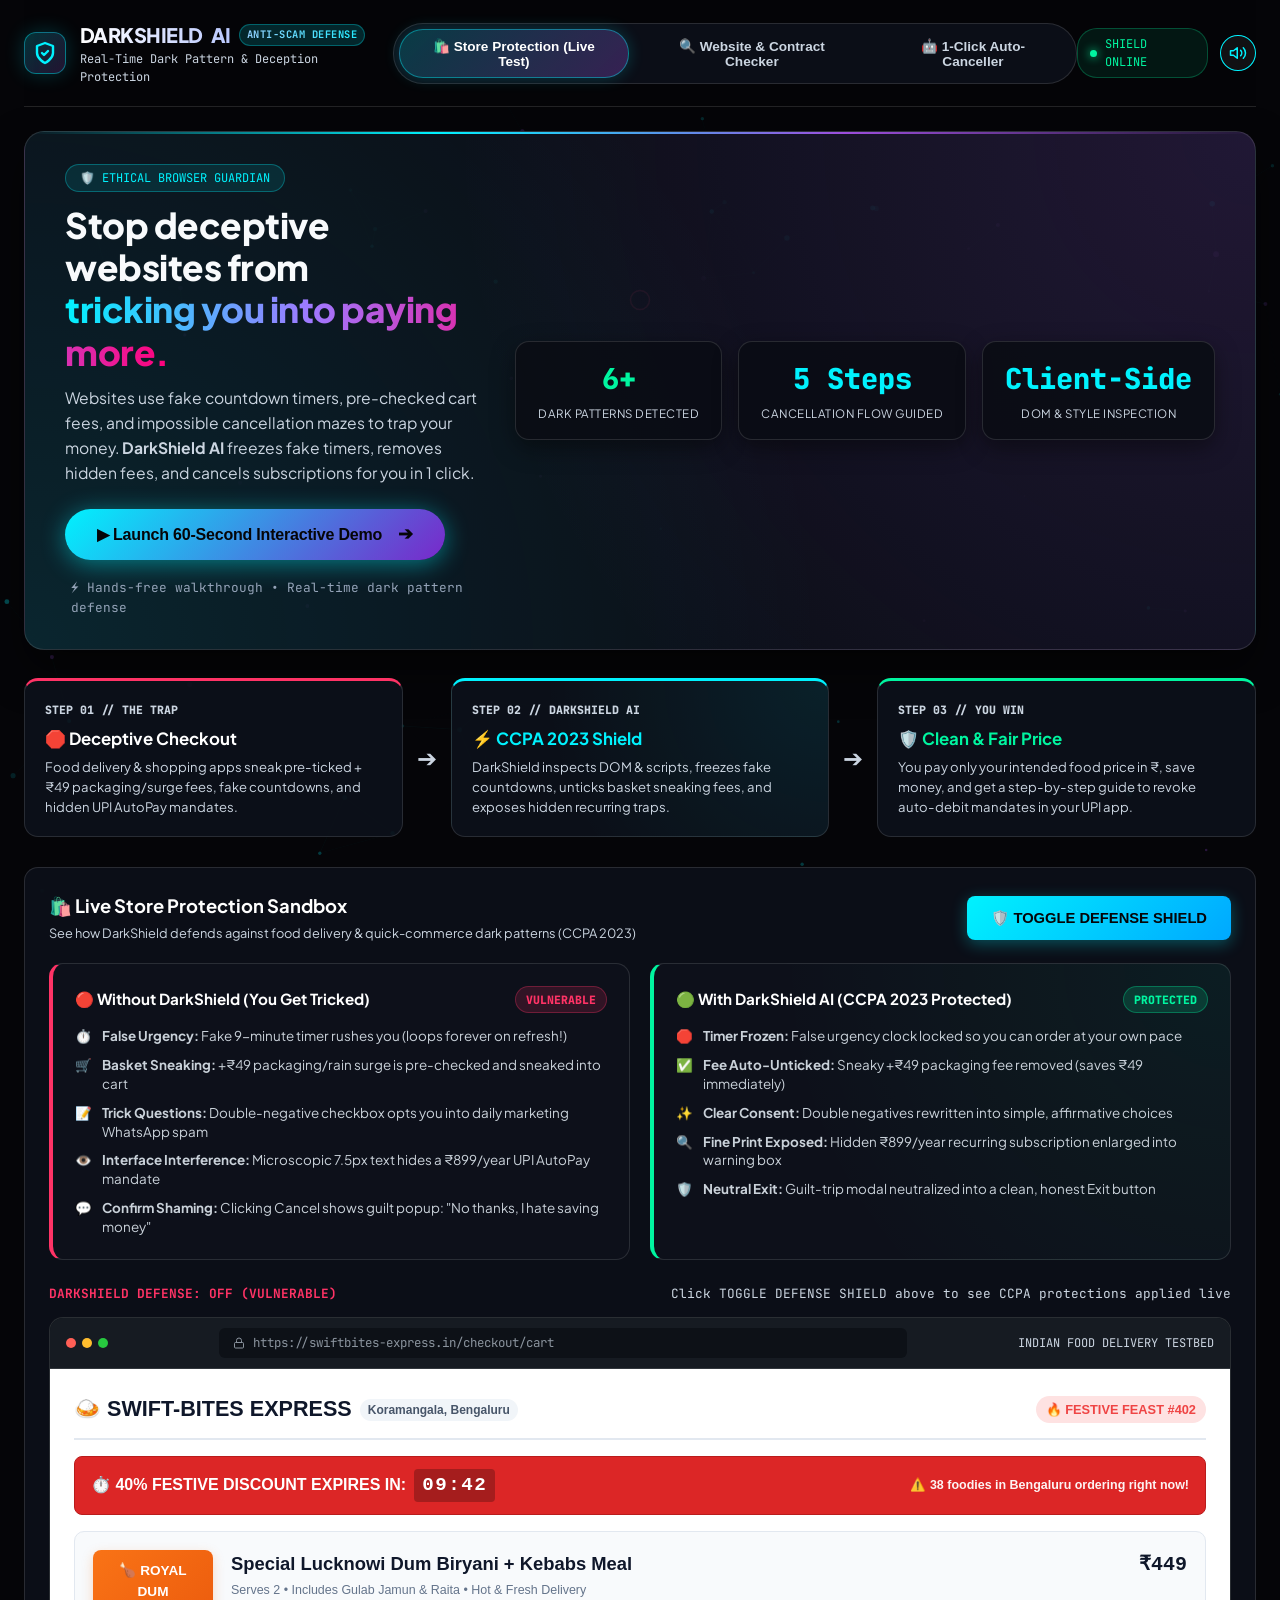
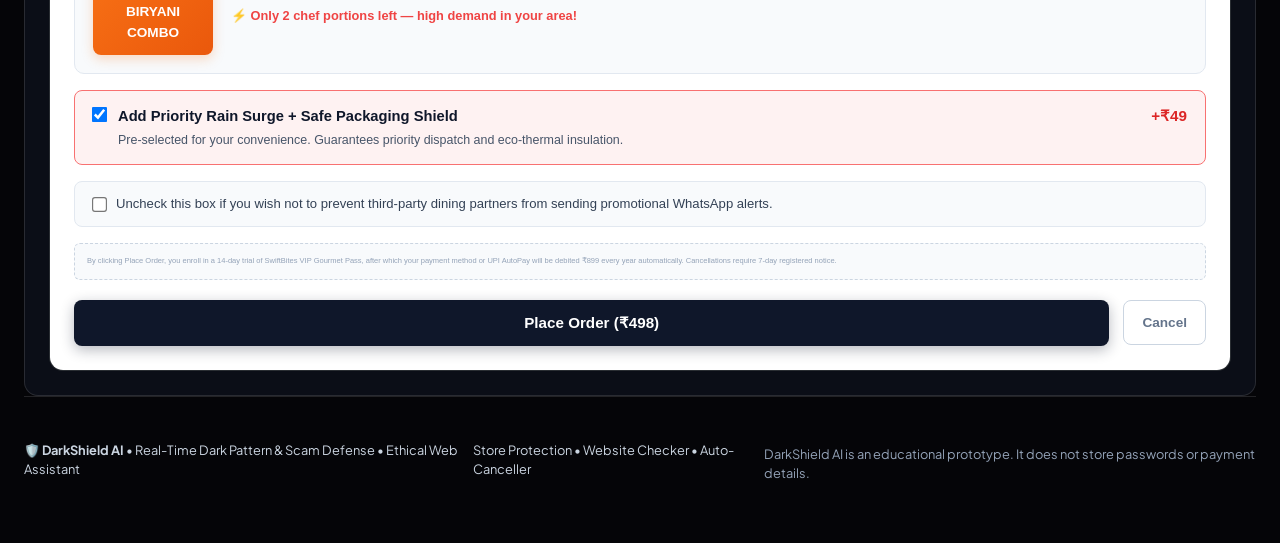
==== index.html @ 9e7c4611 "Deploy site to root directory for universal GitHub Pages support" ====
<!DOCTYPE html>
<html lang="en">
<head>
  <meta charset="UTF-8">
  <meta name="viewport" content="width=device-width, initial-scale=1.0">
  <title>DarkShield AI // Real-Time Dark Pattern & Scam Defense</title>
  <meta name="description" content="DarkShield AI - Educational client-side tool and real-time defense prototype against deceptive UI dark patterns under CCPA 2023 Guidelines.">
  <meta http-equiv="Cache-Control" content="no-cache, no-store, must-revalidate">
  <meta http-equiv="Pragma" content="no-cache">
  <meta http-equiv="Expires" content="0">
  <link rel="icon" type="image/svg+xml" href="data:image/svg+xml,%3Csvg xmlns='http://www.w3.org/2000/svg' viewBox='0 0 24 24' fill='none' stroke='%2300f2fe' stroke-width='2.4' stroke-linecap='round' stroke-linejoin='round'%3E%3Cpath d='M12 22s8-4 8-10V5l-8-3-8 3v7c0 6 8 10 8 10z'/%3E%3Cpath d='M9 12l2 2 4-4'/%3E%3C/svg%3E">
  <link rel="stylesheet" href="./css/style.css?v=2.5">
  <link rel="preconnect" href="https://fonts.googleapis.com">
  <link rel="preconnect" href="https://fonts.gstatic.com" crossorigin>
  <link href="https://fonts.googleapis.com/css2?family=Plus+Jakarta+Sans:wght@400;500;600;700;800&family=JetBrains+Mono:wght@400;600;800&display=swap" rel="stylesheet">
</head>
<body>
  <!-- Abstract Generative Background Canvas -->
  <canvas id="bg-canvas"></canvas>

  <div class="app-container">
    <!-- Navbar -->
    <header class="navbar">
      <div class="brand" onclick="location.reload()" style="cursor:pointer;" tabindex="0" role="link" aria-label="DarkShield AI Home">
        <div class="brand-icon">
          <svg width="24" height="24" viewBox="0 0 24 24" fill="none" stroke="#00f2fe" stroke-width="2.4" stroke-linecap="round" stroke-linejoin="round">
            <path d="M12 22s8-4 8-10V5l-8-3-8 3v7c0 6 8 10 8 10z"/>
            <path d="M9 12l2 2 4-4"/>
          </svg>
        </div>
        <div>
          <div class="brand-title">
            DARKSHIELD <span style="color:var(--neon-cyan);">AI</span>
            <span class="brand-badge">ANTI-SCAM DEFENSE</span>
          </div>
          <div class="brand-sub">Real-Time Dark Pattern &amp; Deception Protection</div>
        </div>
      </div>

      <!-- Simplified 3-Mode Navigation -->
      <nav class="nav-tabs" role="tablist" aria-label="Main Navigation">
        <button class="nav-tab active" data-tab="tab-testlab" role="tab" aria-selected="true" tabindex="0" onclick="switchTab('tab-testlab')">
          <span>🛍️ Store Protection (Live Test)</span>
        </button>
        <button class="nav-tab" data-tab="tab-scanner" role="tab" aria-selected="false" tabindex="0" onclick="switchTab('tab-scanner')">
          <span>🔍 Website &amp; Contract Checker</span>
        </button>
        <button class="nav-tab" data-tab="tab-agent" role="tab" aria-selected="false" tabindex="0" onclick="switchTab('tab-agent')">
          <span>🤖 1-Click Auto-Canceller</span>
        </button>
      </nav>

      <!-- Top Controls -->
      <div class="nav-controls">
        <div class="status-indicator">
          <div class="pulse-dot"></div>
          <span>SHIELD ONLINE</span>
        </div>
        <button id="btn-sound-toggle" class="btn-icon active" title="Toggle Sound Effects" aria-label="Toggle Sound Effects" onclick="toggleSound()">
          <svg width="18" height="18" viewBox="0 0 24 24" fill="none" stroke="currentColor" stroke-width="2" stroke-linecap="round" stroke-linejoin="round">
            <polygon points="11 5 6 9 2 9 2 15 6 15 11 19 11 5"></polygon>
            <path d="M19.07 4.93a10 10 0 0 1 0 14.14M15.54 8.46a5 5 0 0 1 0 7.07"></path>
          </svg>
        </button>
      </div>
    </header>

    <!-- Friendly Hero Banner -->
    <section class="hero-banner">
      <div>
        <div style="display:inline-flex; align-items:center; gap:8px; background:rgba(0,242,254,0.1); border:1px solid rgba(0,242,254,0.3); padding:4px 14px; border-radius:20px; font-size:0.75rem; font-family:var(--font-mono); color:var(--neon-cyan); margin-bottom:12px;">
          <span>🛡️ ETHICAL BROWSER GUARDIAN</span>
        </div>
        <h1 class="hero-title">
          Stop deceptive websites from <br><span>tricking you into paying more.</span>
        </h1>
        <p class="hero-desc">
          Websites use fake countdown timers, pre-checked cart fees, and impossible cancellation mazes to trap your money.
          <strong>DarkShield AI</strong> freezes fake timers, removes hidden fees, and cancels subscriptions for you in 1 click.
        </p>

        <!-- Single Primary CTA on Hero -->
        <div class="hero-cta-container">
          <button id="btn-hero-tour" class="btn-hero-primary" aria-label="Launch 60-Second Interactive Demo" onclick="runGuidedTour()">
            <span>▶ Launch 60-Second Interactive Demo</span>
            <span style="font-size:1.1rem; margin-left:4px;">➔</span>
          </button>
          <span class="hero-cta-sub" style="color:#94a3b8; font-size:0.8rem; margin-top:8px; display:block;">
            ⚡ Hands-free walkthrough • Real-time dark pattern defense
          </span>
        </div>
      </div>

      <div class="hero-stats">
        <div class="stat-card">
          <div class="stat-value" style="color:var(--neon-emerald);">6+</div>
          <div class="stat-label">Dark Patterns Detected</div>
        </div>
        <div class="stat-card">
          <div class="stat-value" style="color:var(--neon-cyan);">5 Steps</div>
          <div class="stat-label">Cancellation Flow Guided</div>
        </div>
        <div class="stat-card">
          <div class="stat-value">Client-Side</div>
          <div class="stat-label">DOM &amp; Style Inspection</div>
        </div>
      </div>
    </section>

    <!-- Floating Tour Status Notification -->
    <div id="tour-status-banner" class="tour-banner" style="display:none;">
      <div class="tour-info">
        <div class="tour-icon-box">🛡️</div>
        <div>
          <div id="tour-step-title" style="font-weight:800; font-size:1.05rem; color:#fff;">GUIDED DEMO RUNNING</div>
          <div id="tour-step-desc" style="font-size:0.86rem; color:#e2e8f0; margin-top:2px;">Watching DarkShield AI stop deceptive traps...</div>
        </div>
      </div>
      <button class="btn-secondary" onclick="document.getElementById('tour-status-banner').style.display='none'">Dismiss</button>
    </div>

    <!-- 3-Step Simple How It Works Diagram -->
    <section class="pipeline-section">
      <div class="pipeline-grid">
        <div class="pipeline-card danger">
          <div class="pipeline-number">Step 01 // The Trap</div>
          <div class="pipeline-title">
            <span>🛑 Deceptive Checkout</span>
          </div>
          <p class="pipeline-desc">
            Food delivery &amp; shopping apps sneak pre-ticked +₹49 packaging/surge fees, fake countdowns, and hidden UPI AutoPay mandates.
          </p>
        </div>

        <div class="pipeline-arrow">➔</div>

        <div class="pipeline-card engine">
          <div class="pipeline-number">Step 02 // DarkShield AI</div>
          <div class="pipeline-title">
            <span style="color:var(--neon-cyan)">⚡ CCPA 2023 Shield</span>
          </div>
          <p class="pipeline-desc">
            DarkShield inspects DOM &amp; scripts, freezes fake countdowns, unticks basket sneaking fees, and exposes hidden recurring traps.
          </p>
        </div>

        <div class="pipeline-arrow">➔</div>

        <div class="pipeline-card safe">
          <div class="pipeline-number">Step 03 // You Win</div>
          <div class="pipeline-title">
            <span style="color:var(--neon-emerald)">🛡️ Clean &amp; Fair Price</span>
          </div>
          <p class="pipeline-desc">
            You pay only your intended food price in ₹, save money, and get a step-by-step guide to revoke auto-debit mandates in your UPI app.
          </p>
        </div>
      </div>
    </section>

    <!-- ==================================================== -->
    <!-- TAB 1 (DEFAULT): STORE PROTECTION (LIVE TEST RANGE) -->
    <!-- ==================================================== -->
    <main id="tab-testlab" class="tab-content active" role="tabpanel" aria-labelledby="tab-testlab">
      <div class="card">
        <div class="card-header">
          <div>
            <h2 class="card-title">
              <span>🛍️ Live Store Protection Sandbox</span>
            </h2>
            <div class="card-subtitle">See how DarkShield defends against food delivery &amp; quick-commerce dark patterns (CCPA 2023)</div>
          </div>
          <button id="btn-toggle-shield" class="btn-primary pulse-initial" style="padding:12px 24px; font-size:0.92rem;" aria-label="Toggle Defense Shield" onclick="toggleDefenseShield()">
            🛡️ TOGGLE DEFENSE SHIELD
          </button>
        </div>

        <!-- Before & After Comparison Cards -->
        <div class="before-after-grid">
          <div class="comparison-card before">
            <div class="comparison-header">
              <strong style="color:#fff; font-size:0.95rem;">🔴 Without DarkShield (You Get Tricked)</strong>
              <span class="comparison-badge red">Vulnerable</span>
            </div>
            <ul class="comparison-list">
              <li><span>⏱️</span> <span><strong>False Urgency:</strong> Fake 9-minute timer rushes you (loops forever on refresh!)</span></li>
              <li><span>🛒</span> <span><strong>Basket Sneaking:</strong> +₹49 packaging/rain surge is pre-checked and sneaked into cart</span></li>
              <li><span>📝</span> <span><strong>Trick Questions:</strong> Double-negative checkbox opts you into daily marketing WhatsApp spam</span></li>
              <li><span>👁️</span> <span><strong>Interface Interference:</strong> Microscopic 7.5px text hides a ₹899/year UPI AutoPay mandate</span></li>
              <li><span>💬</span> <span><strong>Confirm Shaming:</strong> Clicking Cancel shows guilt popup: "No thanks, I hate saving money"</span></li>
            </ul>
          </div>

          <div class="comparison-card after">
            <div class="comparison-header">
              <strong style="color:#fff; font-size:0.95rem;">🟢 With DarkShield AI (CCPA 2023 Protected)</strong>
              <span class="comparison-badge green">Protected</span>
            </div>
            <ul class="comparison-list">
              <li><span>🛑</span> <span><strong>Timer Frozen:</strong> False urgency clock locked so you can order at your own pace</span></li>
              <li><span>✅</span> <span><strong>Fee Auto-Unticked:</strong> Sneaky +₹49 packaging fee removed (saves ₹49 immediately)</span></li>
              <li><span>✨</span> <span><strong>Clear Consent:</strong> Double negatives rewritten into simple, affirmative choices</span></li>
              <li><span>🔍</span> <span><strong>Fine Print Exposed:</strong> Hidden ₹899/year recurring subscription enlarged into warning box</span></li>
              <li><span>🛡️</span> <span><strong>Neutral Exit:</strong> Guilt-trip modal neutralized into a clean, honest Exit button</span></li>
            </ul>
          </div>
        </div>

        <div style="display:flex; justify-content:space-between; align-items:center; margin-bottom:14px; font-family:var(--font-mono); font-size:0.8rem; flex-wrap:wrap; gap:8px;">
          <span id="shield-status-label" style="color:var(--neon-red); font-weight:bold;">DARKSHIELD DEFENSE: OFF (VULNERABLE)</span>
          <span style="color:var(--text-dim);">Click TOGGLE DEFENSE SHIELD above to see CCPA protections applied live</span>
        </div>

        <!-- Embedded Interactive Store Simulator -->
        <div class="sandbox-viewport">
          <div class="sandbox-bar">
            <div class="terminal-dots">
              <div class="dot red"></div>
              <div class="dot yellow"></div>
              <div class="dot green"></div>
            </div>
            <div class="sandbox-url">
              <svg width="12" height="12" viewBox="0 0 24 24" fill="none" stroke="currentColor" stroke-width="2"><rect x="3" y="11" width="18" height="11" rx="2" ry="2"/><path d="M7 11V7a5 5 0 0 1 10 0v4"/></svg>
              https://swiftbites-express.in/checkout/cart
            </div>
            <span style="font-size:0.75rem; color:var(--text-muted); font-family:var(--font-mono);">INDIAN FOOD DELIVERY TESTBED</span>
          </div>
          <div id="mock-sandbox-container" class="sandbox-content">
            <!-- Injected by mock_sites.js -->
          </div>
        </div>
      </div>
    </main>

    <!-- ==================================================== -->
    <!-- TAB 2: WEBSITE & CONTRACT CHECKER -->
    <!-- ==================================================== -->
    <main id="tab-scanner" class="tab-content">
      <div class="grid-2">
        <!-- Live URL Inspector -->
        <div class="card">
          <div class="card-header">
            <div>
              <h2 class="card-title">
                <span>🔍 Website Dark Pattern Checker</span>
              </h2>
              <div class="card-subtitle">Scan any shopping or subscription link for deceptive UI</div>
            </div>
          </div>

          <div class="explainer-banner">
            <strong>💡 How it works:</strong> Paste any link or paste raw HTML code below. DarkShield's client-side rule engine parses the DOM, checks inline styles, and isolates the exact code node that violates CCPA 2023 Guidelines.
          </div>

          <!-- Scanner Mode Subtabs -->
          <div class="scanner-subtabs">
            <button id="tab-mode-url" class="btn-subtab active" onclick="switchScannerMode('url')">🌐 Web Link URL</button>
            <button id="tab-mode-html" class="btn-subtab" onclick="switchScannerMode('html')">📝 Paste Raw HTML Code</button>
          </div>

          <!-- Mode 1: URL Input -->
          <div id="scanner-url-panel" style="margin-bottom:20px;">
            <div class="input-group" style="margin-bottom:8px;">
              <input type="text" id="input-scan-url" class="input-text" placeholder="Enter Indian e-commerce/delivery link..." value="https://swiftbites-express.in/checkout/cart">
              <button id="btn-scan-url" class="btn-primary" onclick="performUrlScan()">Scan Website</button>
            </div>
            <div id="url-scan-server-note" style="font-size:0.8rem; color:#94a3b8; display:flex; align-items:center; gap:6px;">
              <span>ℹ️</span> <span>Link scanning needs a server; paste page HTML for a full scan</span>
            </div>
          </div>

          <!-- Mode 2: Raw HTML Input (Default Hidden) -->
          <div id="scanner-html-panel" style="display:none; margin-bottom:16px;">
            <textarea id="input-scan-html" class="textarea-custom" style="min-height:110px; font-family:var(--font-mono); font-size:0.8rem;" placeholder="Paste raw webpage HTML code here (e.g., <div class='timer'>...</div>)..."></textarea>
            <button id="btn-scan-html" class="btn-primary" style="margin-top:8px;" onclick="performHtmlScan()">Inspect HTML Code</button>
          </div>

          <div style="font-size:0.8rem; color:var(--text-dim); margin-bottom:8px;">Or click a preloaded Indian dark pattern HTML sample to test:</div>
          <div style="display:flex; flex-wrap:wrap; gap:8px; margin-bottom:20px;">
            <button class="btn-secondary btn-preset-scan" onclick="loadSampleHtml('food_delivery')">🍛 Food Delivery Cart (+₹49 Sneak &amp; Timer)</button>
            <button class="btn-secondary btn-preset-scan" onclick="loadSampleHtml('ott_trial')">📺 OTT AutoPay HTML (Hidden Mandate)</button>
            <button class="btn-secondary btn-preset-scan" onclick="loadSampleHtml('flash_sale')">⚡ Flash Sale HTML (04:59 Urgency Loop)</button>
            <button class="btn-secondary btn-preset-scan" onclick="loadSampleHtml('clean_sample')">✅ Clean Compliant HTML (0 Traps)</button>
          </div>

          <!-- Scanner Multi-Step Animated Loading Area -->
          <div id="scanner-loading-area" class="scanner-loading-box" style="display:none;">
            <div style="display:flex; justify-content:space-between; font-size:0.82rem; font-family:var(--font-mono); color:var(--text-muted); margin-bottom:8px;">
              <span id="scanner-step-current-title">⚡ PARSING DOM TREE...</span>
              <span id="scanner-step-pct" style="color:var(--neon-cyan); font-weight:800;">25%</span>
            </div>
            <div style="width:100%; height:6px; background:#161b26; border-radius:10px; overflow:hidden;">
              <div id="scanner-progress-bar" style="width:25%; height:100%; background:linear-gradient(90deg, var(--neon-cyan), var(--neon-purple)); transition:width 0.3s ease;"></div>
            </div>
            <ul class="scanner-step-list">
              <li id="scan-step-1" class="active"><span>⏳</span> <span>Step 1: Parsing DOM elements &amp; CSS computed rules</span></li>
              <li id="scan-step-2"><span>⏳</span> <span>Step 2: Checking CCPA 2023 Dark Pattern heuristics</span></li>
              <li id="scan-step-3"><span>⏳</span> <span>Step 3: Extracting triggering code snippets</span></li>
              <li id="scan-step-4"><span>⏳</span> <span>Step 4: Computing Consumer Protection Deception Index</span></li>
            </ul>
          </div>

          <!-- Scan Results -->
          <div id="scan-results-area" style="display:none;">
            <div class="score-gauge-container">
              <div class="gauge-circle">
                <span id="scan-gauge-val" class="gauge-val">85</span>
                <span class="gauge-scale">/ 100</span>
              </div>
              <div class="gauge-info">
                <h3 id="scan-gauge-level" style="color:var(--neon-red);">CRITICAL DECEPTION RISK</h3>
                <p id="scan-gauge-summary">Deceptive tricks detected on this page.</p>
              </div>
            </div>

            <div id="threat-cards-container">
              <!-- Injected by app.js -->
            </div>
          </div>
        </div>

        <!-- Contract & Terms of Service Checker -->
        <div class="card">
          <div class="card-header">
            <div>
              <h2 class="card-title">
                <span>📜 Contract &amp; Fine Print Decoder</span>
              </h2>
              <div class="card-subtitle">Translates confusing Indian subscription fine print into plain English</div>
            </div>
          </div>

          <div class="explainer-banner">
            <strong>💡 How it works:</strong> Paste contract text or terms of service to expose sneaky price increases, auto-renewals, and non-refundable fees.
          </div>

          <textarea id="tos-input-text" class="textarea-custom" placeholder="Paste Terms of Service, UPI AutoPay mandate terms, or fine print text here..."></textarea>

          <div style="display:flex; justify-content:space-between; align-items:center; margin-bottom:18px; flex-wrap:wrap; gap:8px;">
            <div style="display:flex; gap:8px; flex-wrap:wrap;">
              <button class="btn-secondary btn-preset-tos" onclick="loadPresetToS('streaming')">📺 OTT AutoPay Terms</button>
              <button class="btn-secondary btn-preset-tos" onclick="loadPresetToS('gym')">🏋️ Cult/Gym Lock-in Terms</button>
              <button class="btn-secondary btn-preset-tos" onclick="loadPresetToS('clean')">✅ Clean Transparent Terms</button>
            </div>
            <button id="btn-scan-tos" class="btn-primary" onclick="scanFinePrint()">Check Fine Print</button>
          </div>

          <!-- ToS Results -->
          <div id="tos-results-area" style="display:none; background:#080b12; border:1px solid var(--border-subtle); border-radius:var(--radius-sm); padding:18px;">
            <div style="display:flex; justify-content:space-between; align-items:center; margin-bottom:12px; border-bottom:1px solid var(--border-subtle); padding-bottom:10px;">
              <span style="font-weight:bold; color:#fff;">Contract Hazard Score:</span>
              <span id="tos-score-val" style="font-family:var(--font-mono); font-size:1.1rem; color:var(--neon-pink); font-weight:800;">--/100</span>
            </div>
            <div style="background:rgba(255,51,102,0.1); border-left:3px solid var(--neon-red); padding:10px 14px; border-radius:4px; margin-bottom:16px;">
              <div style="font-size:0.75rem; text-transform:uppercase; color:var(--neon-red); font-weight:bold;">What You're Actually Agreeing To (TL;DR):</div>
              <p id="tos-tldr-text" style="font-size:0.84rem; color:#fff; margin-top:4px; line-height:1.4;"></p>
            </div>
            <div id="tos-clauses-list"></div>
          </div>
        </div>
      </div>
    </main>

    <!-- ==================================================== -->
    <!-- TAB 3: 1-CLICK AUTO-CANCELLER (WEB AGENT) -->
    <!-- ==================================================== -->
    <main id="tab-agent" class="tab-content">
      <div class="grid-2">
        <!-- Agent Launcher -->
        <div class="card">
          <div class="card-header">
            <div>
              <h2 class="card-title">
                <span>🤖 1-Click Subscription Canceller</span>
              </h2>
              <div class="card-subtitle">AI agent that navigates tricky Indian subscription cancellation mazes</div>
              <div style="font-size:0.84rem; color:var(--text-muted); margin-top:6px;">Demo simulation: shows how an agent would navigate cancellation. Always confirm in your UPI app.</div>
            </div>
            <span class="severity-pill safe">CLICK-TO-CANCEL</span>
          </div>

          <div class="explainer-banner">
            <strong>💡 What is a "Subscription Trap"?</strong> Platforms make starting UPI AutoPay 1-click simple, but bury cancellation behind guilt-tripping screens, hidden buttons, and retention traps.
            DarkShield's agent navigates this maze for you, overrides retention tricks, and guides you to revoke the mandate in your UPI app.
          </div>

          <div style="margin-bottom:18px;">
            <label style="display:block; font-size:0.82rem; font-weight:bold; color:#cbd5e1; margin-bottom:6px;">Select Indian Subscription to Cancel:</label>
            <select id="agent-service-select" class="input-text" style="width:100%; cursor:pointer;">
              <option value="jiohotstar">JioCinema / Hotstar Super VIP (₹299/mo) — Saves ₹3,588/year</option>
              <option value="cultfit">Cult.fit / Gold's Gym All-India Pass (₹1,799/mo) — Saves ₹21,588/year</option>
              <option value="zomatogold">Zomato Gold / Swiggy One VIP Pass (₹899/year) — Saves ₹899/year</option>
            </select>
          </div>

          <div style="display:flex; gap:10px; flex-wrap:wrap;">
            <button id="btn-launch-agent" class="btn-primary" style="flex:1; justify-content:center; padding:15px; font-size:0.95rem; min-height:44px;" onclick="executeAgentFlow()">
              🚀 Cancel Subscription &amp; Guide UPI Revocation
            </button>
            <button id="btn-reset-agent" class="btn-secondary" style="padding:15px 20px; font-size:0.92rem; min-height:44px;" onclick="resetCancellerDemo()">
              ↺ Reset Demo
            </button>
          </div>

          <!-- Agent Live Progress -->
          <div id="agent-run-area" style="display:none; margin-top:24px;">
            <div style="display:flex; justify-content:space-between; font-size:0.78rem; font-family:var(--font-mono); color:var(--text-muted); margin-bottom:6px;">
              <span>AI AGENT STATUS: NAVIGATING CANCELLATION SCREENS</span>
              <span id="agent-pct" style="color:var(--neon-cyan);">In Progress</span>
            </div>
            <div style="width:100%; height:6px; background:#161b26; border-radius:10px; overflow:hidden; margin-bottom:20px;">
              <div id="agent-progress-bar" style="width:10%; height:100%; background:linear-gradient(90deg, var(--neon-cyan), var(--neon-purple)); transition:width 0.4s ease;"></div>
            </div>

            <!-- Steps Feed -->
            <div id="canceller-checklist" class="canceller-checklist">
              <div class="checklist-title">
                <span>🛡️ Obstacle Elimination Checklist</span>
                <span id="checklist-step-counter">0 / 5 BYPASSED</span>
              </div>
              <div class="checklist-item" id="chk-item-1">
                <div class="check-left">
                  <span class="check-icon" id="chk-icon-1">⏳</span>
                  <div>
                    <div class="check-title">Gate 1: Confirm Shaming</div>
                    <div class="check-subtitle">Neutralize guilt-tripping primary button</div>
                  </div>
                </div>
                <span class="status-pill waiting" id="chk-pill-1">Pending</span>
              </div>
              <div class="checklist-item" id="chk-item-2">
                <div class="check-left">
                  <span class="check-icon" id="chk-icon-2">⏳</span>
                  <div>
                    <div class="check-title">Gate 2: Retention Discount Trap</div>
                    <div class="check-subtitle">Reject temporary discount retention bribe</div>
                  </div>
                </div>
                <span class="status-pill waiting" id="chk-pill-2">Pending</span>
              </div>
              <div class="checklist-item" id="chk-item-3">
                <div class="check-left">
                  <span class="check-icon" id="chk-icon-3">⏳</span>
                  <div>
                    <div class="check-title">Gate 3: Trick Question</div>
                    <div class="check-subtitle">Decode inverted syntax opt-out trick</div>
                  </div>
                </div>
                <span class="status-pill waiting" id="chk-pill-3">Pending</span>
              </div>
              <div class="checklist-item" id="chk-item-4">
                <div class="check-left">
                  <span class="check-icon" id="chk-icon-4">⏳</span>
                  <div>
                    <div class="check-title">Gate 4: Forced Action</div>
                    <div class="check-subtitle">Bypass multi-step exit questionnaire</div>
                  </div>
                </div>
                <span class="status-pill waiting" id="chk-pill-4">Pending</span>
              </div>
              <div class="checklist-item" id="chk-item-5">
                <div class="check-left">
                  <span class="check-icon" id="chk-icon-5">⏳</span>
                  <div>
                    <div class="check-title">Gate 5: Subscription Trap - UPI AutoPay Revocation Guide</div>
                    <div class="check-subtitle">Guides you to revoke the mandate in your UPI app</div>
                  </div>
                </div>
                <span class="status-pill waiting" id="chk-pill-5">Pending</span>
              </div>
            </div>

            <!-- Steps Feed -->
            <div id="agent-steps-container">
              <!-- Dynamically injected -->
            </div>
          </div>
        </div>

        <!-- Cancellation Receipt & Proof Certificate -->
        <div class="card">
          <div class="card-header">
            <div>
              <h2 class="card-title">
                <span>📄 Cancellation Summary (Demo)</span>
              </h2>
              <div class="card-subtitle">Sample receipt &amp; guide to revoke the mandate in your UPI app</div>
            </div>
          </div>

          <div id="cancellation-receipt-card" style="display:none; background:radial-gradient(circle at top, rgba(0,245,160,0.1), transparent), #080c14; border:1px solid rgba(0,245,160,0.3); border-radius:var(--radius-md); padding:24px; box-shadow:0 12px 32px rgba(0,0,0,0.5);">
            <div style="display:flex; justify-content:space-between; align-items:flex-start; border-bottom:1px dashed rgba(255,255,255,0.1); padding-bottom:16px; margin-bottom:18px;">
              <div>
                <div style="font-size:0.75rem; text-transform:uppercase; color:var(--neon-emerald); font-weight:800; letter-spacing:1px;">DEMO: CANCELLATION SIMULATED</div>
                <h3 id="receipt-service-name" style="color:#fff; font-size:1.3rem; margin-top:2px;">JioCinema / Hotstar VIP</h3>
                <div id="receipt-tier-name" style="font-size:0.8rem; color:var(--text-muted);">Annual Super VIP Tier</div>
              </div>
              <span class="severity-pill safe">REVOCATION GUIDED</span>
            </div>

            <div style="display:grid; grid-template-columns: 1fr 1fr; gap:16px; margin-bottom:18px;">
              <div style="background:rgba(255,255,255,0.02); padding:10px 14px; border-radius:6px; border:1px solid var(--border-subtle);">
                <div style="font-size:0.7rem; color:var(--text-dim);">ANNUAL SAVINGS</div>
                <div id="receipt-savings" style="font-size:1.4rem; font-weight:bold; color:var(--neon-emerald); font-family:var(--font-mono);">₹3,588</div>
              </div>
              <div style="background:rgba(255,255,255,0.02); padding:10px 14px; border-radius:6px; border:1px solid var(--border-subtle);">
                <div style="font-size:0.7rem; color:var(--text-dim);">DEMO REFERENCE</div>
                <div id="receipt-code" style="font-size:0.95rem; font-weight:bold; color:#fff; font-family:var(--font-mono); margin-top:4px;">CCPA-REVOKE-9842</div>
              </div>
            </div>

            <div style="background:rgba(0,0,0,0.5); padding:12px; border-radius:6px; font-family:var(--font-mono); font-size:0.75rem; color:#94a3b8; margin-bottom:18px; line-height:1.5;">
              <div><strong>REVOCATION GUIDANCE:</strong> Platform cancellation completed. Guides you to revoke the mandate in your UPI app (GPay / PhonePe / Paytm / BHIM) under Mandates &gt; Active &gt; Revoke.</div>
              <div id="receipt-defeated" style="color:var(--neon-cyan); margin-top:4px;">5 Deceptive Obstacles Bypassed</div>
            </div>

            <button class="btn-secondary" style="width:100%; justify-content:center; min-height:44px;" onclick="alert('✅ Sample receipt saved: Educational cancellation reference.')">
              📥 Save Cancellation Summary (Sample)
            </button>
          </div>

          <!-- Placeholder when idle -->
          <div id="receipt-placeholder" style="text-align:center; padding:60px 20px; color:var(--text-dim);">
            <svg width="48" height="48" viewBox="0 0 24 24" fill="none" stroke="currentColor" stroke-width="1.5" style="margin-bottom:12px; opacity:0.4;">
              <path d="M14 2H6a2 2 0 0 0-2 2v16a2 2 0 0 0 2 2h12a2 2 0 0 0 2-2V8z"/>
              <polyline points="14 2 14 8 20 8"/>
            </svg>
            <p style="font-size:0.9rem;">Click <strong>"Cancel Subscription &amp; Guide UPI Revocation"</strong> to see the AI agent defeat tricky cancellation screens and guide mandate revocation.</p>
          </div>
        </div>
      </div>
    </main>

    <!-- Footer -->
    <footer class="footer">
      <div>
        <span>🛡️ <strong>DarkShield AI</strong></span> • Real-Time Dark Pattern &amp; Scam Defense • Ethical Web Assistant
      </div>
      <div>
        <a href="#tab-testlab" onclick="switchTab('tab-testlab')">Store Protection</a> •
        <a href="#tab-scanner" onclick="switchTab('tab-scanner')">Website Checker</a> •
        <a href="#tab-agent" onclick="switchTab('tab-agent')">Auto-Canceller</a>
      </div>
      <div style="font-size:0.8rem; color:#94a3b8; margin-top:8px;">
        DarkShield AI is an educational prototype. It does not store passwords or payment details.
      </div>
    </footer>
  </div>

  <!-- Scripts with Cache Busting -->
  <script src="./js/audio.js?v=2.5"></script>
  <script src="./js/visualizer.js?v=2.5"></script>
  <script src="./js/mock_sites.js?v=2.5"></script>
  <script src="./js/app.js?v=2.5"></script>
</body>
</html>
---- css/style.css ----
/* DarkShield AI - Black & Abstract Aesthetic Theme */
:root {
  --bg-dark: #050508;
  --bg-card: rgba(14, 17, 27, 0.85);
  --bg-card-hover: rgba(22, 27, 43, 0.95);
  --border-subtle: rgba(255, 255, 255, 0.12);
  --border-glow: rgba(0, 242, 254, 0.3);
  --text-main: #f8fafc;
  --text-muted: #cbd5e1;
  --text-dim: #cbd5e1;

  --neon-cyan: #00f2fe;
  --neon-purple: #9d4edd;
  --neon-pink: #ff007a;
  --neon-red: #ff3366;
  --neon-emerald: #00f5a0;
  --neon-amber: #ffaa00;

  --font-mono: "JetBrains Mono", "Fira Code", monospace;
  --font-sans: "Plus Jakarta Sans", -apple-system, BlinkMacSystemFont, "Segoe UI", Roboto, "Helvetica Neue", Arial, sans-serif;
  --radius-sm: 8px;
  --radius-md: 14px;
  --radius-lg: 20px;
}

* {
  box-sizing: border-box;
  margin: 0;
  padding: 0;
}

body {
  background-color: var(--bg-dark);
  color: var(--text-main);
  font-family: var(--font-sans);
  font-size: 16px;
  min-height: 100vh;
  overflow-x: hidden;
  position: relative;
  line-height: 1.5;
  -webkit-font-smoothing: antialiased;
}

/* Accessibility Focus Outlines */
button:focus-visible, a:focus-visible, input:focus-visible, select:focus-visible, textarea:focus-visible, .nav-tab:focus-visible, div[tabindex]:focus-visible {
  outline: 2px solid var(--neon-cyan);
  outline-offset: 2px;
}

/* Gentle Pulse on Shield Button */
@keyframes gentlePulse {
  0%, 100% {
    box-shadow: 0 0 0 0 rgba(0, 242, 254, 0.45);
    transform: scale(1);
  }
  50% {
    box-shadow: 0 0 0 10px rgba(0, 242, 254, 0);
    transform: scale(1.02);
  }
}
.pulse-initial {
  animation: gentlePulse 2.4s infinite ease-in-out;
}

/* Background Abstract Canvas */
#bg-canvas {
  position: fixed;
  top: 0;
  left: 0;
  width: 100vw;
  height: 100vh;
  z-index: 0;
  pointer-events: none;
  opacity: 0.65;
}

/* App Wrapper */
.app-container {
  position: relative;
  z-index: 1;
  display: flex;
  flex-direction: column;
  min-height: 100vh;
  max-width: 1540px;
  margin: 0 auto;
  padding: 0 24px 60px 24px;
}

/* Header & Navigation Bar */
.navbar {
  display: flex;
  align-items: center;
  justify-content: space-between;
  padding: 20px 0;
  margin-bottom: 24px;
  border-bottom: 1px solid var(--border-subtle);
  backdrop-filter: blur(12px);
  position: sticky;
  top: 0;
  z-index: 100;
  background: rgba(5, 5, 8, 0.7);
}

.brand {
  display: flex;
  align-items: center;
  gap: 14px;
  text-decoration: none;
  cursor: pointer;
}

.brand-icon {
  width: 42px;
  height: 42px;
  border-radius: 12px;
  background: linear-gradient(135deg, rgba(0, 242, 254, 0.2), rgba(157, 78, 221, 0.2));
  border: 1px solid rgba(0, 242, 254, 0.4);
  display: flex;
  align-items: center;
  justify-content: center;
  box-shadow: 0 0 20px rgba(0, 242, 254, 0.2);
  transition: transform 0.3s ease, box-shadow 0.3s ease;
}

.brand:hover .brand-icon {
  transform: scale(1.05) rotate(4deg);
  box-shadow: 0 0 28px rgba(0, 242, 254, 0.4);
}

.brand-title {
  font-size: 1.25rem;
  font-weight: 800;
  letter-spacing: -0.5px;
  background: linear-gradient(90deg, #fff, #b8c7ff, var(--neon-cyan));
  -webkit-background-clip: text;
  -webkit-text-fill-color: transparent;
  display: flex;
  align-items: center;
  gap: 8px;
}

.brand-badge {
  font-size: 0.65rem;
  font-family: var(--font-mono);
  font-weight: 700;
  background: rgba(0, 242, 254, 0.15);
  color: var(--neon-cyan);
  border: 1px solid rgba(0, 242, 254, 0.3);
  padding: 2px 7px;
  border-radius: 20px;
  letter-spacing: 0.5px;
}

.brand-sub {
  font-size: 0.75rem;
  color: var(--text-muted);
  font-family: var(--font-mono);
}

/* Nav Tabs */
.nav-tabs {
  display: flex;
  gap: 6px;
  background: rgba(14, 18, 28, 0.8);
  padding: 5px;
  border-radius: 30px;
  border: 1px solid var(--border-subtle);
}

.nav-tab {
  padding: 8px 16px;
  font-size: 0.85rem;
  font-weight: 600;
  color: var(--text-muted);
  background: transparent;
  border: none;
  border-radius: 24px;
  cursor: pointer;
  transition: all 0.25s ease;
  display: flex;
  align-items: center;
  gap: 8px;
}

.nav-tab:hover {
  color: var(--text-main);
  background: rgba(255, 255, 255, 0.05);
}

.nav-tab.active {
  color: #fff;
  background: linear-gradient(135deg, rgba(0, 242, 254, 0.2), rgba(157, 78, 221, 0.3));
  border: 1px solid rgba(0, 242, 254, 0.4);
  box-shadow: 0 0 16px rgba(0, 242, 254, 0.2);
}

/* Nav Controls */
.nav-controls {
  display: flex;
  align-items: center;
  gap: 12px;
}

.status-indicator {
  display: flex;
  align-items: center;
  gap: 8px;
  font-family: var(--font-mono);
  font-size: 0.75rem;
  padding: 6px 12px;
  background: rgba(0, 245, 160, 0.08);
  border: 1px solid rgba(0, 245, 160, 0.25);
  border-radius: 20px;
  color: var(--neon-emerald);
}

.pulse-dot {
  width: 7px;
  height: 7px;
  border-radius: 50%;
  background: var(--neon-emerald);
  box-shadow: 0 0 10px var(--neon-emerald);
  animation: pulse 1.8s infinite;
}

@keyframes pulse {
  0% { transform: scale(0.95); opacity: 0.8; }
  50% { transform: scale(1.4); opacity: 1; }
  100% { transform: scale(0.95); opacity: 0.8; }
}

.btn-icon {
  background: rgba(255, 255, 255, 0.05);
  border: 1px solid var(--border-subtle);
  color: var(--text-muted);
  width: 36px;
  height: 36px;
  border-radius: 50%;
  display: flex;
  align-items: center;
  justify-content: center;
  cursor: pointer;
  transition: all 0.2s ease;
}

.btn-icon:hover {
  color: #fff;
  border-color: var(--neon-cyan);
  box-shadow: 0 0 10px rgba(0, 242, 254, 0.2);
}

.btn-icon.active {
  color: var(--neon-cyan);
  border-color: var(--neon-cyan);
}

/* Hero Section */
.hero-banner {
  display: grid;
  grid-template-columns: 1fr auto;
  gap: 30px;
  align-items: center;
  background: radial-gradient(circle at top right, rgba(157, 78, 221, 0.15), transparent 60%),
              radial-gradient(circle at bottom left, rgba(0, 242, 254, 0.1), transparent 60%),
              var(--bg-card);
  border: 1px solid var(--border-subtle);
  border-radius: var(--radius-lg);
  padding: 32px 40px;
  margin-bottom: 28px;
  position: relative;
  overflow: hidden;
  box-shadow: 0 20px 40px rgba(0, 0, 0, 0.5);
}

.hero-banner::before {
  content: "";
  position: absolute;
  top: 0;
  left: 0;
  right: 0;
  height: 2px;
  background: linear-gradient(90deg, transparent, var(--neon-cyan), var(--neon-purple), transparent);
}

.hero-title {
  font-size: 2.2rem;
  font-weight: 800;
  line-height: 1.2;
  margin-bottom: 12px;
  letter-spacing: -0.5px;
}

.hero-title span {
  background: linear-gradient(90deg, var(--neon-cyan), #a177ff, var(--neon-pink));
  -webkit-background-clip: text;
  -webkit-text-fill-color: transparent;
}

.hero-desc {
  font-size: 0.98rem;
  color: var(--text-muted);
  max-width: 780px;
  margin-bottom: 20px;
  line-height: 1.6;
}

.hero-tags {
  display: flex;
  flex-wrap: wrap;
  gap: 10px;
}

.hero-tag {
  font-size: 0.75rem;
  font-family: var(--font-mono);
  background: rgba(255, 255, 255, 0.04);
  border: 1px solid var(--border-subtle);
  padding: 6px 14px;
  border-radius: 20px;
  display: flex;
  align-items: center;
  gap: 6px;
  color: #c9d1d9;
}

.hero-stats {
  display: flex;
  gap: 16px;
}

.stat-card {
  background: rgba(10, 13, 20, 0.9);
  border: 1px solid var(--border-subtle);
  border-radius: var(--radius-md);
  padding: 16px 22px;
  text-align: center;
  min-width: 140px;
  box-shadow: 0 8px 24px rgba(0, 0, 0, 0.4);
}

.stat-value {
  font-size: 1.8rem;
  font-weight: 800;
  font-family: var(--font-mono);
  color: var(--neon-cyan);
}

.stat-label {
  font-size: 0.72rem;
  color: var(--text-muted);
  text-transform: uppercase;
  letter-spacing: 0.5px;
  margin-top: 4px;
}

/* Sections */
.tab-content {
  display: none;
}

.tab-content.active {
  display: block;
  animation: fadeIn 0.3s ease;
}

@keyframes fadeIn {
  from { opacity: 0; transform: translateY(8px); }
  to { opacity: 1; transform: translateY(0); }
}

/* Card Styling */
.card {
  background: var(--bg-card);
  border: 1px solid var(--border-subtle);
  border-radius: var(--radius-md);
  padding: 24px;
  position: relative;
  backdrop-filter: blur(16px);
  transition: border-color 0.25s ease, box-shadow 0.25s ease;
}

.card:hover {
  border-color: rgba(255, 255, 255, 0.15);
}

.card-header {
  display: flex;
  align-items: center;
  justify-content: space-between;
  margin-bottom: 20px;
}

.card-title {
  font-size: 1.15rem;
  font-weight: 700;
  display: flex;
  align-items: center;
  gap: 10px;
  color: #fff;
}

.card-subtitle {
  font-size: 0.8rem;
  color: var(--text-muted);
  margin-top: 4px;
}

/* Grid Layouts */
.grid-2 {
  display: grid;
  grid-template-columns: 1fr 1fr;
  gap: 24px;
}

.grid-3 {
  display: grid;
  grid-template-columns: repeat(3, 1fr);
  gap: 24px;
}

/* Forms and Inputs */
.input-group {
  display: flex;
  gap: 12px;
  margin-bottom: 20px;
}

.input-text {
  flex: 1;
  background: rgba(10, 13, 22, 0.9);
  border: 1px solid var(--border-subtle);
  border-radius: var(--radius-sm);
  padding: 12px 18px;
  font-size: 0.92rem;
  color: #fff;
  font-family: var(--font-sans);
  outline: none;
  transition: all 0.2s ease;
}

.input-text:focus {
  border-color: var(--neon-cyan);
  box-shadow: 0 0 15px rgba(0, 242, 254, 0.2);
}

.textarea-custom {
  width: 100%;
  height: 140px;
  background: rgba(10, 13, 22, 0.9);
  border: 1px solid var(--border-subtle);
  border-radius: var(--radius-sm);
  padding: 14px 18px;
  font-size: 0.88rem;
  color: #fff;
  font-family: var(--font-mono);
  outline: none;
  resize: vertical;
  margin-bottom: 16px;
  line-height: 1.5;
}

.textarea-custom:focus {
  border-color: var(--neon-cyan);
  box-shadow: 0 0 15px rgba(0, 242, 254, 0.2);
}

/* Buttons */
.btn-primary {
  background: linear-gradient(135deg, var(--neon-cyan), #00a8ff);
  color: #050508;
  font-weight: 700;
  font-size: 0.88rem;
  padding: 12px 24px;
  min-height: 44px;
  border-radius: var(--radius-sm);
  border: none;
  cursor: pointer;
  display: inline-flex;
  align-items: center;
  gap: 8px;
  transition: all 0.25s ease;
  box-shadow: 0 4px 16px rgba(0, 242, 254, 0.3);
}

.btn-primary:hover {
  transform: translateY(-1px);
  box-shadow: 0 6px 22px rgba(0, 242, 254, 0.5);
}

.btn-secondary {
  background: rgba(255, 255, 255, 0.06);
  border: 1px solid var(--border-subtle);
  color: #fff;
  font-weight: 600;
  font-size: 0.85rem;
  padding: 10px 18px;
  min-height: 44px;
  border-radius: var(--radius-sm);
  cursor: pointer;
  display: inline-flex;
  align-items: center;
  gap: 8px;
  transition: all 0.2s ease;
}

.btn-secondary:hover {
  background: rgba(255, 255, 255, 0.1);
  border-color: rgba(255, 255, 255, 0.2);
}

.btn-danger {
  background: linear-gradient(135deg, var(--neon-red), #d6004c);
  color: #fff;
  font-weight: 700;
  font-size: 0.88rem;
  padding: 12px 24px;
  border-radius: var(--radius-sm);
  border: none;
  cursor: pointer;
  display: inline-flex;
  align-items: center;
  gap: 8px;
  box-shadow: 0 4px 16px rgba(255, 51, 102, 0.3);
}

.btn-danger:hover {
  transform: translateY(-1px);
  box-shadow: 0 6px 22px rgba(255, 51, 102, 0.5);
}

/* Live Terminal & CDP Inspector */
.terminal-window {
  background: #07090e;
  border: 1px solid var(--border-subtle);
  border-radius: var(--radius-md);
  overflow: hidden;
  box-shadow: 0 10px 30px rgba(0, 0, 0, 0.6);
  display: flex;
  flex-direction: column;
}

.terminal-header {
  background: #0d1017;
  padding: 10px 16px;
  display: flex;
  align-items: center;
  justify-content: space-between;
  border-bottom: 1px solid var(--border-subtle);
}

.terminal-dots {
  display: flex;
  gap: 6px;
}

.dot {
  width: 10px;
  height: 10px;
  border-radius: 50%;
}
.dot.red { background: #ff5f56; }
.dot.yellow { background: #ffbd2e; }
.dot.green { background: #27c93f; }

.terminal-title {
  font-family: var(--font-mono);
  font-size: 0.75rem;
  color: var(--text-muted);
}

.terminal-body {
  padding: 16px;
  font-family: var(--font-mono);
  font-size: 0.8rem;
  color: #cbd5e1;
  max-height: 480px;
  overflow-y: auto;
  line-height: 1.6;
}

.log-entry {
  display: flex;
  gap: 12px;
  margin-bottom: 8px;
  animation: fadeIn 0.2s ease;
}

.log-time {
  color: var(--text-dim);
  user-select: none;
}

.log-domain {
  color: var(--neon-cyan);
  font-weight: bold;
}

.log-method {
  color: #e2e8f0;
}

.log-threat {
  color: var(--neon-red);
  font-weight: bold;
}

.log-neutralized {
  color: var(--neon-emerald);
}

/* Deception Score Gauge */
.score-gauge-container {
  display: flex;
  align-items: center;
  gap: 24px;
  background: rgba(10, 13, 22, 0.8);
  border: 1px solid var(--border-subtle);
  border-radius: var(--radius-md);
  padding: 20px 28px;
  margin-bottom: 24px;
}

.gauge-circle {
  width: 100px;
  height: 100px;
  border-radius: 50%;
  display: flex;
  flex-direction: column;
  align-items: center;
  justify-content: center;
  background: conic-gradient(var(--neon-red) 0% 85%, rgba(255, 255, 255, 0.05) 85% 100%);
  position: relative;
  box-shadow: 0 0 25px rgba(255, 51, 102, 0.25);
}

.gauge-circle::before {
  content: "";
  position: absolute;
  width: 80px;
  height: 80px;
  border-radius: 50%;
  background: #090c14;
}

.gauge-val {
  position: relative;
  font-size: 1.8rem;
  font-weight: 800;
  font-family: var(--font-mono);
  color: #fff;
}

.gauge-scale {
  position: relative;
  font-size: 0.65rem;
  color: var(--text-muted);
}

.gauge-info h3 {
  font-size: 1.3rem;
  font-weight: 700;
  margin-bottom: 4px;
}

.gauge-info p {
  font-size: 0.85rem;
  color: var(--text-muted);
}

/* Threat Cards */
.threat-card {
  background: rgba(14, 18, 30, 0.7);
  border-left: 4px solid var(--neon-red);
  border-top: 1px solid var(--border-subtle);
  border-right: 1px solid var(--border-subtle);
  border-bottom: 1px solid var(--border-subtle);
  border-radius: var(--radius-sm);
  padding: 16px 20px;
  margin-bottom: 14px;
  transition: transform 0.2s ease, border-color 0.2s ease;
}

.threat-card:hover {
  transform: translateX(4px);
  border-right-color: rgba(255, 51, 102, 0.3);
}

.threat-card.critical { border-left-color: var(--neon-red); }
.threat-card.high { border-left-color: var(--neon-pink); }
.threat-card.medium { border-left-color: var(--neon-amber); }
.threat-card.safe { border-left-color: var(--neon-emerald); }

.threat-top {
  display: flex;
  align-items: center;
  justify-content: space-between;
  margin-bottom: 8px;
}

.threat-cat {
  font-weight: 700;
  font-size: 0.95rem;
  color: #fff;
  display: flex;
  align-items: center;
  gap: 8px;
}

.severity-pill {
  font-size: 0.65rem;
  font-family: var(--font-mono);
  font-weight: 700;
  padding: 3px 8px;
  border-radius: 12px;
  text-transform: uppercase;
}

.severity-pill.critical {
  background: rgba(255, 51, 102, 0.2);
  color: var(--neon-red);
  border: 1px solid rgba(255, 51, 102, 0.4);
}

.severity-pill.high {
  background: rgba(255, 0, 122, 0.2);
  color: var(--neon-pink);
  border: 1px solid rgba(255, 0, 122, 0.4);
}

.severity-pill.medium {
  background: rgba(255, 170, 0, 0.2);
  color: var(--neon-amber);
  border: 1px solid rgba(255, 170, 0, 0.4);
}

.threat-evidence {
  font-family: var(--font-mono);
  font-size: 0.78rem;
  background: rgba(0, 0, 0, 0.4);
  padding: 8px 12px;
  border-radius: 6px;
  color: #a5b4fc;
  margin-bottom: 10px;
  border: 1px solid rgba(255, 255, 255, 0.05);
}

.threat-impact {
  font-size: 0.82rem;
  color: var(--text-muted);
  margin-bottom: 8px;
}

.threat-remedy {
  font-size: 0.82rem;
  color: var(--neon-emerald);
  display: flex;
  align-items: center;
  gap: 6px;
}

/* Triggering Element Code Box */
.trigger-label {
  display: block;
  font-size: 0.72rem;
  font-weight: 800;
  text-transform: uppercase;
  color: #f43f5e;
  letter-spacing: 0.5px;
  margin-top: 10px;
  margin-bottom: 4px;
}

.code-trigger-box {
  background: #06080f;
  border: 1px solid rgba(244, 63, 94, 0.35);
  border-left: 3px solid var(--neon-red);
  border-radius: 6px;
  padding: 10px 14px;
  margin-bottom: 10px;
  overflow-x: auto;
  font-family: var(--font-mono);
  font-size: 0.76rem;
  color: #fecdd3;
  line-height: 1.45;
  box-shadow: inset 0 2px 8px rgba(0,0,0,0.4);
}

.code-trigger-box code {
  color: #fda4af;
  white-space: pre-wrap;
  word-break: break-all;
}

/* Scanner Mode Subtabs */
.scanner-subtabs {
  display: flex;
  gap: 8px;
  margin-bottom: 14px;
}

.btn-subtab {
  background: rgba(255, 255, 255, 0.04);
  border: 1px solid var(--border-subtle);
  color: #94a3b8;
  padding: 6px 14px;
  border-radius: 20px;
  font-size: 0.8rem;
  font-weight: 600;
  cursor: pointer;
  transition: all 0.2s ease;
}

.btn-subtab:hover {
  background: rgba(255, 255, 255, 0.08);
  color: #fff;
}

.btn-subtab.active {
  background: rgba(0, 242, 254, 0.15);
  border-color: var(--neon-cyan);
  color: #fff;
  box-shadow: 0 0 12px rgba(0, 242, 254, 0.25);
}

/* Scanner Animated Loading Area */
.scanner-loading-box {
  background: rgba(14, 18, 30, 0.8);
  border: 1px solid rgba(0, 242, 254, 0.25);
  border-radius: var(--radius-sm);
  padding: 18px 22px;
  margin-bottom: 20px;
  animation: fadeIn 0.3s ease;
}

.scanner-step-list {
  list-style: none;
  display: flex;
  flex-direction: column;
  gap: 8px;
  margin-top: 12px;
  font-size: 0.8rem;
  font-family: var(--font-mono);
}

.scanner-step-list li {
  display: flex;
  align-items: center;
  gap: 10px;
  color: #64748b;
  transition: color 0.3s ease;
}

.scanner-step-list li.active {
  color: var(--neon-cyan);
  font-weight: bold;
}

.scanner-step-list li.done {
  color: var(--neon-emerald);
}

/* Autonomous Web Agent Trace */
.agent-step-item {
  position: relative;
  padding-left: 32px;
  margin-bottom: 24px;
}

.agent-step-item::before {
  content: "";
  position: absolute;
  left: 11px;
  top: 24px;
  bottom: -24px;
  width: 2px;
  background: rgba(0, 242, 254, 0.25);
}

.agent-step-item:last-child::before {
  display: none;
}

.agent-step-badge {
  position: absolute;
  left: 0;
  top: 0;
  width: 24px;
  height: 24px;
  border-radius: 50%;
  background: #00f2fe;
  color: #050508;
  font-size: 0.75rem;
  font-weight: 800;
  display: flex;
  align-items: center;
  justify-content: center;
  box-shadow: 0 0 12px rgba(0, 242, 254, 0.5);
}

.agent-step-title {
  font-size: 0.95rem;
  font-weight: 700;
  color: #fff;
  margin-bottom: 6px;
}

.agent-reasoning-box {
  background: rgba(157, 78, 221, 0.1);
  border: 1px solid rgba(157, 78, 221, 0.3);
  border-radius: var(--radius-sm);
  padding: 10px 14px;
  font-size: 0.82rem;
  color: #e9d5ff;
  margin-bottom: 8px;
}

.agent-action-box {
  background: rgba(0, 245, 160, 0.08);
  border: 1px solid rgba(0, 245, 160, 0.25);
  border-radius: var(--radius-sm);
  padding: 8px 14px;
  font-size: 0.82rem;
  color: var(--neon-emerald);
  margin-bottom: 8px;
}

.agent-cdp-cmd {
  font-family: var(--font-mono);
  font-size: 0.72rem;
  color: var(--neon-cyan);
  background: #07090e;
  padding: 6px 12px;
  border-radius: 4px;
}

/* Interactive Sandbox Frame */
.sandbox-viewport {
  background: #0d1117;
  border: 1px solid var(--border-subtle);
  border-radius: var(--radius-md);
  overflow: hidden;
  position: relative;
}

.sandbox-bar {
  background: #161b22;
  padding: 10px 16px;
  display: flex;
  align-items: center;
  justify-content: space-between;
  border-bottom: 1px solid var(--border-subtle);
}

.sandbox-url {
  font-family: var(--font-mono);
  font-size: 0.78rem;
  background: #0d1117;
  padding: 6px 14px;
  border-radius: 6px;
  color: #8b949e;
  width: 60%;
  display: flex;
  align-items: center;
  gap: 8px;
}

.sandbox-shield-toggle {
  display: flex;
  align-items: center;
  gap: 8px;
  font-size: 0.8rem;
  font-weight: 700;
  color: var(--neon-cyan);
}

.sandbox-content {
  padding: 24px;
  min-height: 420px;
  background: #ffffff;
  color: #111;
  transition: all 0.3s ease;
}

/* Neutralized Mode Styles inside Sandbox */
.sandbox-content.shield-active {
  background: #f7f9fc;
}

.sandbox-content.shield-active .deceptive-timer {
  border: 2px dashed #ff3366 !important;
  background: rgba(255, 51, 102, 0.1) !important;
  position: relative;
}

.sandbox-content.shield-active .deceptive-timer::after {
  content: "⚠️ DARKSHIELD: FAKE COUNTDOWN FROZEN";
  position: absolute;
  top: -12px;
  right: 10px;
  background: #ff3366;
  color: #fff;
  font-size: 10px;
  font-weight: bold;
  padding: 2px 6px;
  border-radius: 4px;
}

.sandbox-content.shield-active .sneak-addon {
  border: 2px dashed #00f5a0 !important;
  background: rgba(0, 245, 160, 0.1) !important;
}

/* Footer */
.footer {
  margin-top: auto;
  padding-top: 40px;
  border-top: 1px solid var(--border-subtle);
  display: flex;
  align-items: center;
  justify-content: space-between;
  font-size: 0.8rem;
  color: var(--text-dim);
}

.footer a {
  color: var(--text-muted);
  text-decoration: none;
}

.footer a:hover {
  color: var(--neon-cyan);
}

/* Responsive */
@media (max-width: 1024px) {
  .hero-banner {
    grid-template-columns: 1fr;
  }
  .grid-2, .grid-3 {
    grid-template-columns: 1fr;
  }
  .nav-tabs {
    flex-wrap: wrap;
  }
}

/* ==================================================== */
/* ENHANCED VISUALS, PIPELINE GRAPHICS & GUIDED TOUR    */
/* ==================================================== */

/* Guided Tour Floating Banner */
.tour-banner {
  background: linear-gradient(135deg, rgba(157, 78, 221, 0.25), rgba(0, 242, 254, 0.25));
  border: 1px solid rgba(0, 242, 254, 0.5);
  border-radius: var(--radius-md);
  padding: 16px 24px;
  margin-bottom: 24px;
  display: flex;
  align-items: center;
  justify-content: space-between;
  box-shadow: 0 0 30px rgba(0, 242, 254, 0.25);
  animation: pulseBorder 3s infinite;
}

@keyframes pulseBorder {
  0% { border-color: rgba(0, 242, 254, 0.4); box-shadow: 0 0 20px rgba(0, 242, 254, 0.2); }
  50% { border-color: rgba(157, 78, 221, 0.7); box-shadow: 0 0 35px rgba(157, 78, 221, 0.35); }
  100% { border-color: rgba(0, 242, 254, 0.4); box-shadow: 0 0 20px rgba(0, 242, 254, 0.2); }
}

.tour-info {
  display: flex;
  align-items: center;
  gap: 16px;
}

.tour-icon-box {
  width: 44px;
  height: 44px;
  border-radius: 50%;
  background: rgba(0, 242, 254, 0.2);
  border: 1px solid var(--neon-cyan);
  display: flex;
  align-items: center;
  justify-content: center;
  font-size: 1.4rem;
}

/* 3-Step Visual Protection Pipeline */
.pipeline-section {
  margin-bottom: 30px;
}

.pipeline-grid {
  display: grid;
  grid-template-columns: 1fr auto 1fr auto 1fr;
  gap: 14px;
  align-items: center;
}

.pipeline-card {
  background: rgba(14, 18, 28, 0.85);
  border: 1px solid var(--border-subtle);
  border-radius: var(--radius-md);
  padding: 20px;
  position: relative;
  transition: transform 0.25s ease, border-color 0.25s ease;
}

.pipeline-card:hover {
  transform: translateY(-3px);
  border-color: rgba(255, 255, 255, 0.2);
}

.pipeline-card.danger {
  border-top: 3px solid var(--neon-red);
}

.pipeline-card.engine {
  border-top: 3px solid var(--neon-cyan);
  background: radial-gradient(circle at top right, rgba(0, 242, 254, 0.08), transparent 70%), rgba(14, 18, 28, 0.85);
}

.pipeline-card.safe {
  border-top: 3px solid var(--neon-emerald);
}

.pipeline-number {
  font-family: var(--font-mono);
  font-size: 0.72rem;
  font-weight: 800;
  color: var(--text-dim);
  text-transform: uppercase;
  margin-bottom: 8px;
}

.pipeline-title {
  font-size: 1.05rem;
  font-weight: 700;
  color: #fff;
  margin-bottom: 6px;
  display: flex;
  align-items: center;
  gap: 8px;
}

.pipeline-desc {
  font-size: 0.82rem;
  color: var(--text-muted);
  line-height: 1.5;
}

.pipeline-arrow {
  color: var(--text-dim);
  font-size: 1.5rem;
  display: flex;
  align-items: center;
  justify-content: center;
}

@media (max-width: 900px) {
  .pipeline-grid {
    grid-template-columns: 1fr;
  }
  .pipeline-arrow {
    transform: rotate(90deg);
  }
}

/* Before & After Interactive Showcase */
.before-after-grid {
  display: grid;
  grid-template-columns: 1fr 1fr;
  gap: 20px;
  margin-bottom: 24px;
}

.comparison-card {
  border-radius: var(--radius-md);
  padding: 22px;
  background: rgba(14, 18, 28, 0.8);
  border: 1px solid var(--border-subtle);
  position: relative;
}

.comparison-card.before {
  border-left: 4px solid var(--neon-red);
}

.comparison-card.after {
  border-left: 4px solid var(--neon-emerald);
  background: radial-gradient(circle at top right, rgba(0, 245, 160, 0.06), transparent 70%), rgba(14, 18, 28, 0.8);
}

.comparison-header {
  display: flex;
  justify-content: space-between;
  align-items: center;
  margin-bottom: 14px;
}

.comparison-badge {
  font-size: 0.72rem;
  font-family: var(--font-mono);
  font-weight: 800;
  padding: 4px 10px;
  border-radius: 20px;
  text-transform: uppercase;
}

.comparison-badge.red {
  background: rgba(255, 51, 102, 0.15);
  color: var(--neon-red);
  border: 1px solid rgba(255, 51, 102, 0.3);
}

.comparison-badge.green {
  background: rgba(0, 245, 160, 0.15);
  color: var(--neon-emerald);
  border: 1px solid rgba(0, 245, 160, 0.3);
}

.comparison-list {
  list-style: none;
  font-size: 0.84rem;
  color: #c9d1d9;
  display: flex;
  flex-direction: column;
  gap: 10px;
}

.comparison-list li {
  display: flex;
  align-items: flex-start;
  gap: 10px;
  line-height: 1.4;
}

/* Visual Agent Viewport Simulation */
.agent-screen-viewport {
  background: #080b12;
  border: 1px solid var(--border-subtle);
  border-radius: var(--radius-sm);
  padding: 16px;
  margin-bottom: 16px;
  min-height: 120px;
  display: flex;
  flex-direction: column;
  justify-content: center;
  border-left: 3px solid var(--neon-cyan);
}

.agent-screen-step {
  font-size: 0.82rem;
  font-family: var(--font-mono);
  color: var(--neon-cyan);
  margin-bottom: 4px;
}

.agent-screen-desc {
  font-size: 0.9rem;
  color: #fff;
  font-weight: 600;
}

/* Explainer Pills */
.explainer-banner {
  background: rgba(255, 255, 255, 0.03);
  border-left: 3px solid var(--neon-cyan);
  padding: 10px 14px;
  border-radius: 4px;
  font-size: 0.82rem;
  color: #cbd5e1;
  margin-bottom: 16px;
  line-height: 1.5;
}

.btn-demo-tour {
  background: linear-gradient(135deg, #7928ca, #ff007a);
  color: #fff;
  font-weight: 800;
  font-size: 0.9rem;
  padding: 12px 26px;
  border-radius: 30px;
  border: none;
  cursor: pointer;
  display: inline-flex;
  align-items: center;
  gap: 10px;
  transition: all 0.25s ease;
  box-shadow: 0 4px 20px rgba(255, 0, 122, 0.4);
}

.btn-demo-tour:hover {
  transform: translateY(-2px);
  box-shadow: 0 6px 28px rgba(255, 0, 122, 0.6);
}

/* Primary Hero CTA */
.hero-cta-container {
  margin-top: 24px;
  display: flex;
  flex-direction: column;
  align-items: flex-start;
  gap: 10px;
}

.btn-hero-primary {
  background: linear-gradient(135deg, #00f2fe, #7928ca);
  color: #050508;
  font-weight: 800;
  font-size: 1rem;
  padding: 15px 32px;
  border-radius: 36px;
  border: none;
  cursor: pointer;
  display: inline-flex;
  align-items: center;
  gap: 12px;
  transition: all 0.3s ease;
  box-shadow: 0 4px 24px rgba(0, 242, 254, 0.45);
  letter-spacing: -0.2px;
}

.btn-hero-primary:hover {
  transform: translateY(-2px) scale(1.02);
  box-shadow: 0 8px 32px rgba(0, 242, 254, 0.65);
}

.hero-cta-sub {
  font-size: 0.8rem;
  color: #94a3b8;
  font-family: var(--font-mono);
  margin-left: 6px;
}

/* Canceller Progress Checklist */
.canceller-checklist {
  background: rgba(10, 14, 24, 0.85);
  border: 1px solid var(--border-subtle);
  border-radius: var(--radius-sm);
  padding: 16px 20px;
  margin-bottom: 20px;
}

.checklist-title {
  font-size: 0.8rem;
  font-family: var(--font-mono);
  font-weight: 800;
  color: var(--neon-cyan);
  text-transform: uppercase;
  letter-spacing: 0.5px;
  margin-bottom: 12px;
  display: flex;
  align-items: center;
  justify-content: space-between;
}

.checklist-item {
  display: flex;
  align-items: center;
  justify-content: space-between;
  padding: 10px 0;
  border-bottom: 1px solid rgba(255, 255, 255, 0.05);
  font-size: 0.84rem;
  transition: all 0.3s ease;
}

.checklist-item:last-child {
  border-bottom: none;
}

.check-left {
  display: flex;
  align-items: center;
  gap: 12px;
}

.check-icon {
  font-size: 1.1rem;
  width: 22px;
  text-align: center;
}

.check-title {
  color: #f1f5f9;
  font-weight: 600;
  font-size: 0.85rem;
}

.check-subtitle {
  font-size: 0.74rem;
  color: #94a3b8;
}

.status-pill {
  font-size: 0.7rem;
  font-family: var(--font-mono);
  padding: 3px 8px;
  border-radius: 12px;
  text-transform: uppercase;
  font-weight: 700;
}

.status-pill.waiting {
  background: rgba(255, 255, 255, 0.05);
  color: #94a3b8;
  border: 1px solid rgba(255, 255, 255, 0.1);
}

.status-pill.running {
  background: rgba(0, 242, 254, 0.15);
  color: var(--neon-cyan);
  border: 1px solid rgba(0, 242, 254, 0.4);
  animation: pulse 1s infinite alternate;
}

.status-pill.defeated {
  background: rgba(0, 245, 160, 0.15);
  color: var(--neon-emerald);
  border: 1px solid rgba(0, 245, 160, 0.4);
}

/* ==================================================== */
/* COMPREHENSIVE RESPONSIVE DESIGN (Down to 375px)      */
/* ==================================================== */

@media (max-width: 768px) {
  .hero-banner {
    grid-template-columns: 1fr;
    padding: 28px 20px;
  }
  .grid-2 {
    grid-template-columns: 1fr;
    gap: 18px;
  }
  .before-after-grid {
    grid-template-columns: 1fr;
  }
  .pipeline-grid {
    grid-template-columns: 1fr;
  }
  .pipeline-arrow {
    transform: rotate(90deg);
  }
}

@media (max-width: 480px) {
  .app-container {
    padding: 0 12px 36px 12px;
  }
  .navbar {
    flex-direction: column;
    align-items: flex-start;
    gap: 14px;
    padding: 14px 0;
  }
  .nav-controls {
    width: 100%;
    justify-content: space-between;
  }
  .nav-tabs {
    width: 100%;
    overflow-x: auto;
    white-space: nowrap;
    -webkit-overflow-scrolling: touch;
    padding: 5px;
    gap: 4px;
  }
  .nav-tab {
    padding: 8px 12px;
    font-size: 0.78rem;
    flex-shrink: 0;
  }
  .hero-banner {
    padding: 22px 14px;
    gap: 20px;
  }
  .hero-title {
    font-size: 1.55rem;
    line-height: 1.25;
  }
  .hero-desc {
    font-size: 0.86rem;
  }
  .hero-stats {
    grid-template-columns: 1fr;
    gap: 10px;
  }
  .stat-card {
    padding: 14px;
  }
  .btn-hero-primary {
    width: 100%;
    justify-content: center;
    padding: 14px 18px;
    font-size: 0.94rem;
  }
  .card {
    padding: 16px 14px;
  }
  .card-header {
    flex-direction: column;
    align-items: flex-start;
    gap: 12px;
  }
  .score-gauge-container {
    flex-direction: column;
    text-align: center;
    padding: 18px 14px;
    gap: 16px;
  }
  .input-group {
    flex-direction: column;
  }
  .input-group button {
    width: 100%;
  }
  .sandbox-viewport {
    border-radius: 8px;
  }
  .comparison-card {
    padding: 16px 14px;
  }
}

@media (max-width: 375px) {
  .app-container {
    padding: 0 8px 30px 8px;
  }
  .hero-title {
    font-size: 1.35rem;
  }
  .hero-desc {
    font-size: 1rem;
  }
  .nav-tab {
    padding: 8px 12px;
    font-size: 0.78rem;
    min-height: 44px;
  }
  .card-title {
    font-size: 1.15rem;
  }
  .btn-primary, .btn-secondary {
    font-size: 0.85rem;
    padding: 10px 14px;
    min-height: 44px;
  }
  .code-trigger-box {
    font-size: 0.72rem;
    padding: 8px 10px;
    max-height: 160px;
  }
  .checklist-item {
    flex-direction: column;
    align-items: flex-start;
    gap: 6px;
  }
  .status-pill {
    align-self: flex-start;
  }
}

@media (max-width: 360px) {
  body {
    font-size: 16px;
    overflow-x: hidden;
  }
  .app-container {
    padding: 0 6px 24px 6px;
    overflow-x: hidden;
  }
  .navbar {
    padding: 10px 0;
  }
  .before-after-grid {
    grid-template-columns: 1fr !important;
  }
  .comparison-card {
    padding: 14px 10px;
  }
  .nav-tabs {
    display: flex;
    flex-wrap: nowrap;
    overflow-x: auto;
    white-space: nowrap;
    -webkit-overflow-scrolling: touch;
    width: 100%;
    padding: 4px;
  }
  .nav-tab {
    flex-shrink: 0;
    min-height: 44px;
  }
  button, .btn-primary, .btn-secondary, .btn-hero-primary {
    min-height: 44px !important;
  }
}
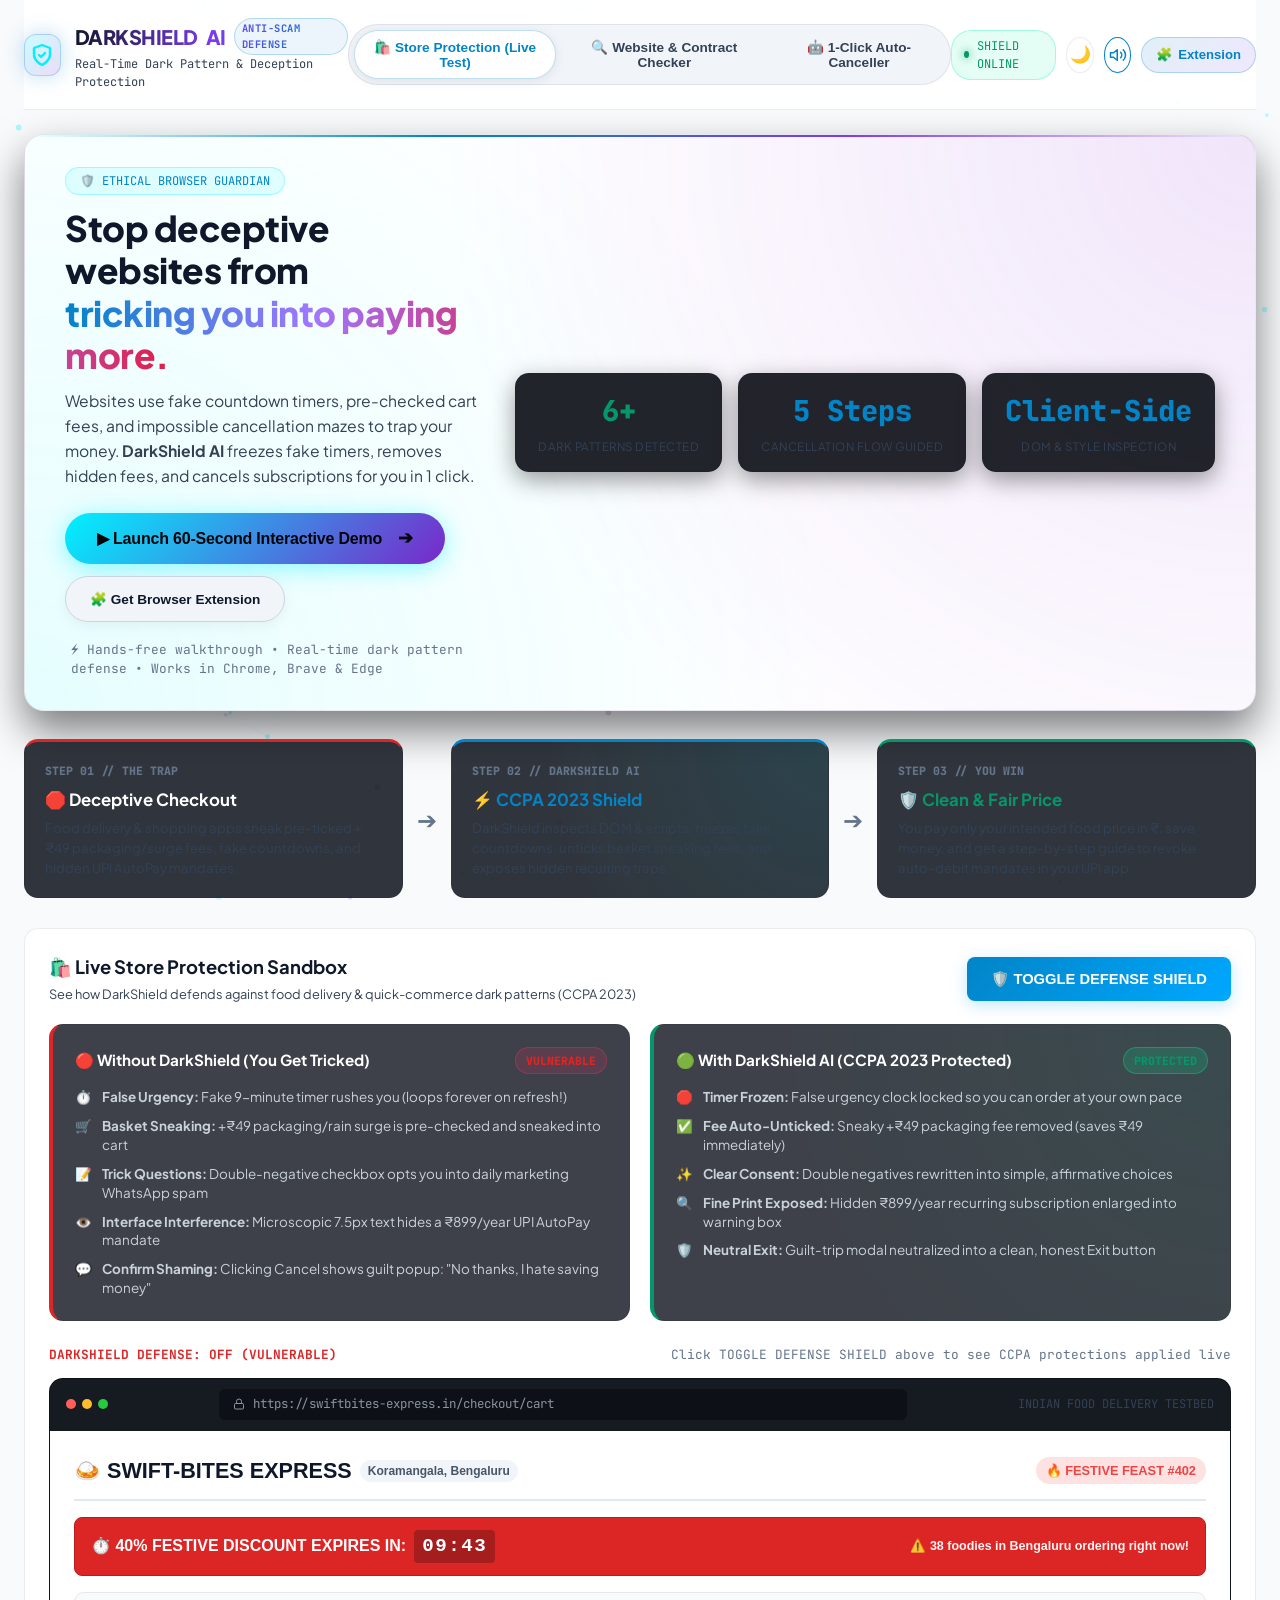
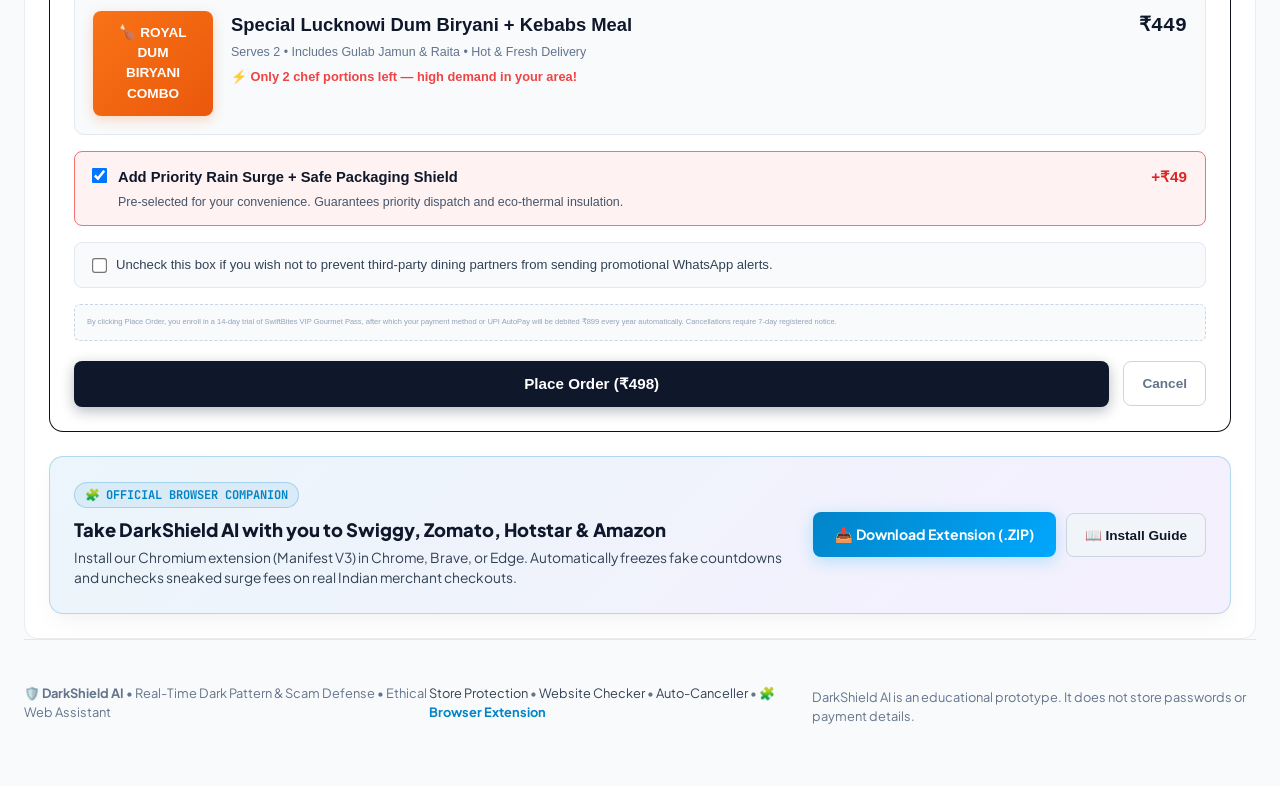
==== commit cbc7fcd8: "Add Day/Night theme switcher, browser extension companion modal, and 1-click extension download" ====
--- a/index.html
+++ b/index.html
@@ -9,12 +9,12 @@
   <meta http-equiv="Pragma" content="no-cache">
   <meta http-equiv="Expires" content="0">
   <link rel="icon" type="image/svg+xml" href="data:image/svg+xml,%3Csvg xmlns='http://www.w3.org/2000/svg' viewBox='0 0 24 24' fill='none' stroke='%2300f2fe' stroke-width='2.4' stroke-linecap='round' stroke-linejoin='round'%3E%3Cpath d='M12 22s8-4 8-10V5l-8-3-8 3v7c0 6 8 10 8 10z'/%3E%3Cpath d='M9 12l2 2 4-4'/%3E%3C/svg%3E">
-  <link rel="stylesheet" href="./css/style.css?v=2.5">
+  <link rel="stylesheet" href="./css/style.css?v=3.0">
   <link rel="preconnect" href="https://fonts.googleapis.com">
   <link rel="preconnect" href="https://fonts.gstatic.com" crossorigin>
   <link href="https://fonts.googleapis.com/css2?family=Plus+Jakarta+Sans:wght@400;500;600;700;800&family=JetBrains+Mono:wght@400;600;800&display=swap" rel="stylesheet">
 </head>
-<body>
+<body data-theme="light">
   <!-- Abstract Generative Background Canvas -->
   <canvas id="bg-canvas"></canvas>
 
@@ -56,11 +56,17 @@
           <div class="pulse-dot"></div>
           <span>SHIELD ONLINE</span>
         </div>
+        <button id="btn-theme-toggle" class="btn-icon" title="Toggle Day/Night Theme" aria-label="Toggle Day/Night Theme" onclick="toggleTheme()">
+          <span id="theme-icon" style="font-size:1.05rem;">🌙</span>
+        </button>
         <button id="btn-sound-toggle" class="btn-icon active" title="Toggle Sound Effects" aria-label="Toggle Sound Effects" onclick="toggleSound()">
           <svg width="18" height="18" viewBox="0 0 24 24" fill="none" stroke="currentColor" stroke-width="2" stroke-linecap="round" stroke-linejoin="round">
             <polygon points="11 5 6 9 2 9 2 15 6 15 11 19 11 5"></polygon>
             <path d="M19.07 4.93a10 10 0 0 1 0 14.14M15.54 8.46a5 5 0 0 1 0 7.07"></path>
           </svg>
+        </button>
+        <button id="btn-nav-extension" class="btn-extension-badge" title="Get Browser Extension" aria-label="Get Browser Extension" onclick="openExtensionModal()">
+          <span>🧩</span> <span>Extension</span>
         </button>
       </div>
     </header>
@@ -79,14 +85,19 @@
           <strong>DarkShield AI</strong> freezes fake timers, removes hidden fees, and cancels subscriptions for you in 1 click.
         </p>
 
-        <!-- Single Primary CTA on Hero -->
+        <!-- Primary CTA and Extension Button on Hero -->
         <div class="hero-cta-container">
-          <button id="btn-hero-tour" class="btn-hero-primary" aria-label="Launch 60-Second Interactive Demo" onclick="runGuidedTour()">
-            <span>▶ Launch 60-Second Interactive Demo</span>
-            <span style="font-size:1.1rem; margin-left:4px;">➔</span>
-          </button>
-          <span class="hero-cta-sub" style="color:#94a3b8; font-size:0.8rem; margin-top:8px; display:block;">
-            ⚡ Hands-free walkthrough • Real-time dark pattern defense
+          <div style="display:flex; gap:12px; flex-wrap:wrap; align-items:center;">
+            <button id="btn-hero-tour" class="btn-hero-primary" aria-label="Launch 60-Second Interactive Demo" onclick="runGuidedTour()">
+              <span>▶ Launch 60-Second Interactive Demo</span>
+              <span style="font-size:1.1rem; margin-left:4px;">➔</span>
+            </button>
+            <button class="btn-secondary btn-hero-secondary" onclick="openExtensionModal()" aria-label="Use as Browser Extension">
+              <span>🧩 Get Browser Extension</span>
+            </button>
+          </div>
+          <span class="hero-cta-sub" style="color:var(--text-dim); font-size:0.8rem; margin-top:8px; display:block;">
+            ⚡ Hands-free walkthrough • Real-time dark pattern defense • Works in Chrome, Brave &amp; Edge
           </span>
         </div>
       </div>
@@ -227,6 +238,29 @@
           </div>
           <div id="mock-sandbox-container" class="sandbox-content">
             <!-- Injected by mock_sites.js -->
+          </div>
+        </div>
+
+        <!-- Browser Extension Companion Promo Card -->
+        <div class="ext-promo-card">
+          <div class="ext-promo-info">
+            <div class="ext-promo-badge">
+              <span>🧩</span> <span>OFFICIAL BROWSER COMPANION</span>
+            </div>
+            <h3 style="font-size:1.15rem; font-weight:800; color:var(--text-main); margin-bottom:4px;">
+              Take DarkShield AI with you to Swiggy, Zomato, Hotstar &amp; Amazon
+            </h3>
+            <p style="font-size:0.86rem; color:var(--text-muted); margin:0; line-height:1.5;">
+              Install our Chromium extension (Manifest V3) in Chrome, Brave, or Edge. Automatically freezes fake countdowns and unchecks sneaked surge fees on real Indian merchant checkouts.
+            </p>
+          </div>
+          <div style="display:flex; gap:10px; align-items:center; flex-wrap:wrap;">
+            <a href="./darkshield-extension.zip" download="darkshield-extension.zip" class="btn-primary" style="text-decoration:none; padding:12px 22px; font-weight:700;">
+              📥 Download Extension (.ZIP)
+            </a>
+            <button class="btn-secondary" onclick="openExtensionModal()">
+              📖 Install Guide
+            </button>
           </div>
         </div>
       </div>
@@ -539,18 +573,101 @@
       <div>
         <a href="#tab-testlab" onclick="switchTab('tab-testlab')">Store Protection</a> •
         <a href="#tab-scanner" onclick="switchTab('tab-scanner')">Website Checker</a> •
-        <a href="#tab-agent" onclick="switchTab('tab-agent')">Auto-Canceller</a>
-      </div>
-      <div style="font-size:0.8rem; color:#94a3b8; margin-top:8px;">
+        <a href="#tab-agent" onclick="switchTab('tab-agent')">Auto-Canceller</a> •
+        <a href="javascript:void(0)" onclick="openExtensionModal()" style="color:var(--neon-cyan); font-weight:700;">🧩 Browser Extension</a>
+      </div>
+      <div style="font-size:0.8rem; color:var(--text-dim); margin-top:8px;">
         DarkShield AI is an educational prototype. It does not store passwords or payment details.
       </div>
     </footer>
   </div>
 
+  <!-- Browser Extension Installation Modal -->
+  <div id="extension-modal" class="modal-overlay" style="display:none;" onclick="if(event.target===this) closeExtensionModal()">
+    <div class="modal-card">
+      <div class="modal-header">
+        <div style="display:flex; align-items:center; gap:14px;">
+          <div class="ext-modal-icon">🧩</div>
+          <div>
+            <h3 style="margin:0; font-size:1.25rem; font-weight:800; color:var(--text-main);">DarkShield AI Browser Extension</h3>
+            <p style="margin:2px 0 0; font-size:0.82rem; color:var(--text-dim);">Real-time CCPA Dark Pattern Protection in your active browser tabs</p>
+          </div>
+        </div>
+        <button class="btn-icon" onclick="closeExtensionModal()" aria-label="Close Modal" style="font-size:1.1rem;">✕</button>
+      </div>
+
+      <div class="modal-body">
+        <!-- Live Value Grid -->
+        <div class="ext-feature-grid">
+          <div class="ext-feature-card">
+            <div class="ext-f-icon">⏱️</div>
+            <strong>Freeze Fake Urgency Timers</strong>
+            <p>Halts synthetic countdown clocks that reset on page reload across shopping &amp; food delivery apps.</p>
+          </div>
+          <div class="ext-feature-card">
+            <div class="ext-f-icon">🛒</div>
+            <strong>Untick Sneaked Fees</strong>
+            <p>Automatically detects and unchecks pre-ticked +₹49 packaging, surge, and insurance charges.</p>
+          </div>
+          <div class="ext-feature-card">
+            <div class="ext-f-icon">💬</div>
+            <strong>Expose Confirm Shaming</strong>
+            <p>Flags emotionally manipulative decline buttons that guilt-trip users into overpaying.</p>
+          </div>
+          <div class="ext-feature-card">
+            <div class="ext-f-icon">🛡️</div>
+            <strong>In-Page Defense HUD</strong>
+            <p>Floating indicator showing threat count and 1-click remedies directly on merchant checkout pages.</p>
+          </div>
+        </div>
+
+        <!-- 3-Step Setup Guide -->
+        <div class="ext-install-guide">
+          <h4 style="font-size:0.95rem; font-weight:700; margin-bottom:12px; color:var(--text-main); display:flex; align-items:center; gap:8px;">
+            <span>🚀</span> Quick 3-Step Browser Setup (Chrome, Brave, Edge, Opera)
+          </h4>
+          <ol class="ext-steps-list">
+            <li>
+              <div class="step-num">1</div>
+              <div>
+                <strong>Download &amp; Extract the Extension ZIP</strong>
+                <p>Click the download button below to get <code class="ext-code">darkshield-extension.zip</code> and unzip it to a folder on your computer.</p>
+              </div>
+            </li>
+            <li>
+              <div class="step-num">2</div>
+              <div>
+                <strong>Open Extensions Page &amp; Enable Developer Mode</strong>
+                <p>Open <code class="ext-code">chrome://extensions</code> (or <code class="ext-code">edge://extensions</code>, <code class="ext-code">brave://extensions</code>) and toggle on <strong>"Developer mode"</strong> in the top-right corner.</p>
+              </div>
+            </li>
+            <li>
+              <div class="step-num">3</div>
+              <div>
+                <strong>Click "Load unpacked" &amp; Select Extracted Folder</strong>
+                <p>Choose the unzipped folder. DarkShield AI will immediately activate and protect your everyday shopping tabs!</p>
+              </div>
+            </li>
+          </ol>
+        </div>
+
+        <!-- Action Links -->
+        <div style="display:flex; gap:12px; flex-wrap:wrap; align-items:center; justify-content:space-between; margin-top:20px; padding-top:16px; border-top:1px solid var(--border-subtle);">
+          <a href="./darkshield-extension.zip" download="darkshield-extension.zip" class="btn-primary" style="text-decoration:none; padding:14px 28px; font-size:0.92rem; font-weight:700;">
+            📥 Download Extension (.ZIP)
+          </a>
+          <a href="https://github.com/anything14907-byte/SupremeDevs/tree/main/extension" target="_blank" rel="noopener" class="btn-secondary" style="text-decoration:none; padding:12px 20px;">
+            📂 View Extension Source Code on GitHub ➔
+          </a>
+        </div>
+      </div>
+    </div>
+  </div>
+
   <!-- Scripts with Cache Busting -->
-  <script src="./js/audio.js?v=2.5"></script>
-  <script src="./js/visualizer.js?v=2.5"></script>
-  <script src="./js/mock_sites.js?v=2.5"></script>
-  <script src="./js/app.js?v=2.5"></script>
+  <script src="./js/audio.js?v=3.0"></script>
+  <script src="./js/visualizer.js?v=3.0"></script>
+  <script src="./js/mock_sites.js?v=3.0"></script>
+  <script src="./js/app.js?v=3.0"></script>
 </body>
 </html>
--- a/css/style.css
+++ b/css/style.css
@@ -1,13 +1,59 @@
-/* DarkShield AI - Black & Abstract Aesthetic Theme */
+/* DarkShield AI - Adaptive Day & Night Aesthetic Theme */
 :root {
-  --bg-dark: #050508;
-  --bg-card: rgba(14, 17, 27, 0.85);
-  --bg-card-hover: rgba(22, 27, 43, 0.95);
+  /* Default: Day / Light Mode (Crisp, energetic, modern, uplifting) */
+  --bg-dark: #f8fafc;
+  --bg-card: #ffffff;
+  --bg-card-hover: #f1f5f9;
+  --border-subtle: rgba(15, 23, 42, 0.08);
+  --border-glow: rgba(2, 132, 199, 0.25);
+  --text-main: #0f172a;
+  --text-muted: #334155;
+  --text-dim: #64748b;
+  --navbar-bg: rgba(255, 255, 255, 0.88);
+  --nav-tab-bg: #f1f5f9;
+  --card-shadow: 0 10px 25px -5px rgba(15, 23, 42, 0.05), 0 8px 10px -6px rgba(15, 23, 42, 0.02);
+  --stat-card-bg: #ffffff;
+  --input-bg: #ffffff;
+  --input-border: #cbd5e1;
+  --input-text: #0f172a;
+  --code-box-bg: #1e293b;
+  --code-box-text: #fecdd3;
+  --badge-bg: rgba(2, 132, 199, 0.08);
+
+  --neon-cyan: #0284c7;
+  --neon-purple: #7c3aed;
+  --neon-pink: #e11d48;
+  --neon-red: #dc2626;
+  --neon-emerald: #059669;
+  --neon-amber: #d97706;
+
+  --font-mono: "JetBrains Mono", "Fira Code", monospace;
+  --font-sans: "Plus Jakarta Sans", -apple-system, BlinkMacSystemFont, "Segoe UI", Roboto, "Helvetica Neue", Arial, sans-serif;
+  --radius-sm: 8px;
+  --radius-md: 14px;
+  --radius-lg: 20px;
+}
+
+/* Night Mode (Vibrant Cyber Slate - Not Dull or Muddy) */
+body[data-theme="dark"] {
+  --bg-dark: #07090e;
+  --bg-card: rgba(14, 18, 28, 0.9);
+  --bg-card-hover: rgba(22, 28, 44, 0.96);
   --border-subtle: rgba(255, 255, 255, 0.12);
   --border-glow: rgba(0, 242, 254, 0.3);
   --text-main: #f8fafc;
   --text-muted: #cbd5e1;
-  --text-dim: #cbd5e1;
+  --text-dim: #94a3b8;
+  --navbar-bg: rgba(7, 9, 14, 0.85);
+  --nav-tab-bg: rgba(14, 18, 28, 0.8);
+  --card-shadow: 0 12px 32px rgba(0, 0, 0, 0.5);
+  --stat-card-bg: rgba(10, 13, 20, 0.9);
+  --input-bg: rgba(10, 13, 22, 0.9);
+  --input-border: rgba(255, 255, 255, 0.15);
+  --input-text: #ffffff;
+  --code-box-bg: #07090e;
+  --code-box-text: #fecdd3;
+  --badge-bg: rgba(0, 242, 254, 0.15);
 
   --neon-cyan: #00f2fe;
   --neon-purple: #9d4edd;
@@ -15,12 +61,6 @@
   --neon-red: #ff3366;
   --neon-emerald: #00f5a0;
   --neon-amber: #ffaa00;
-
-  --font-mono: "JetBrains Mono", "Fira Code", monospace;
-  --font-sans: "Plus Jakarta Sans", -apple-system, BlinkMacSystemFont, "Segoe UI", Roboto, "Helvetica Neue", Arial, sans-serif;
-  --radius-sm: 8px;
-  --radius-md: 14px;
-  --radius-lg: 20px;
 }
 
 * {
@@ -39,6 +79,7 @@
   position: relative;
   line-height: 1.5;
   -webkit-font-smoothing: antialiased;
+  transition: background-color 0.3s ease, color 0.3s ease;
 }
 
 /* Accessibility Focus Outlines */
@@ -91,14 +132,15 @@
   display: flex;
   align-items: center;
   justify-content: space-between;
-  padding: 20px 0;
+  padding: 18px 0;
   margin-bottom: 24px;
   border-bottom: 1px solid var(--border-subtle);
   backdrop-filter: blur(12px);
   position: sticky;
   top: 0;
   z-index: 100;
-  background: rgba(5, 5, 8, 0.7);
+  background: var(--navbar-bg);
+  transition: background-color 0.3s ease, border-color 0.3s ease;
 }
 
 .brand {
@@ -114,24 +156,24 @@
   height: 42px;
   border-radius: 12px;
   background: linear-gradient(135deg, rgba(0, 242, 254, 0.2), rgba(157, 78, 221, 0.2));
-  border: 1px solid rgba(0, 242, 254, 0.4);
+  border: 1px solid var(--border-glow);
   display: flex;
   align-items: center;
   justify-content: center;
-  box-shadow: 0 0 20px rgba(0, 242, 254, 0.2);
+  box-shadow: 0 0 20px var(--border-glow);
   transition: transform 0.3s ease, box-shadow 0.3s ease;
 }
 
 .brand:hover .brand-icon {
   transform: scale(1.05) rotate(4deg);
-  box-shadow: 0 0 28px rgba(0, 242, 254, 0.4);
+  box-shadow: 0 0 28px var(--border-glow);
 }
 
 .brand-title {
   font-size: 1.25rem;
   font-weight: 800;
   letter-spacing: -0.5px;
-  background: linear-gradient(90deg, #fff, #b8c7ff, var(--neon-cyan));
+  background: linear-gradient(90deg, var(--text-main), var(--neon-purple), var(--neon-cyan));
   -webkit-background-clip: text;
   -webkit-text-fill-color: transparent;
   display: flex;
@@ -143,9 +185,9 @@
   font-size: 0.65rem;
   font-family: var(--font-mono);
   font-weight: 700;
-  background: rgba(0, 242, 254, 0.15);
+  background: var(--badge-bg);
   color: var(--neon-cyan);
-  border: 1px solid rgba(0, 242, 254, 0.3);
+  border: 1px solid var(--border-glow);
   padding: 2px 7px;
   border-radius: 20px;
   letter-spacing: 0.5px;
@@ -161,10 +203,11 @@
 .nav-tabs {
   display: flex;
   gap: 6px;
-  background: rgba(14, 18, 28, 0.8);
+  background: var(--nav-tab-bg);
   padding: 5px;
   border-radius: 30px;
   border: 1px solid var(--border-subtle);
+  transition: background-color 0.3s ease;
 }
 
 .nav-tab {
@@ -184,21 +227,42 @@
 
 .nav-tab:hover {
   color: var(--text-main);
-  background: rgba(255, 255, 255, 0.05);
+  background: rgba(150, 150, 150, 0.08);
 }
 
 .nav-tab.active {
-  color: #fff;
-  background: linear-gradient(135deg, rgba(0, 242, 254, 0.2), rgba(157, 78, 221, 0.3));
-  border: 1px solid rgba(0, 242, 254, 0.4);
-  box-shadow: 0 0 16px rgba(0, 242, 254, 0.2);
+  color: var(--neon-cyan);
+  background: var(--bg-card);
+  border: 1px solid var(--border-glow);
+  box-shadow: 0 2px 12px rgba(0, 0, 0, 0.08);
 }
 
 /* Nav Controls */
 .nav-controls {
   display: flex;
   align-items: center;
-  gap: 12px;
+  gap: 10px;
+}
+
+.btn-extension-badge {
+  background: linear-gradient(135deg, rgba(2, 132, 199, 0.12), rgba(124, 58, 237, 0.12));
+  border: 1px solid var(--border-glow);
+  color: var(--neon-cyan);
+  border-radius: 20px;
+  padding: 6px 14px;
+  font-weight: 700;
+  font-size: 0.82rem;
+  display: flex;
+  align-items: center;
+  gap: 6px;
+  cursor: pointer;
+  transition: all 0.25s ease;
+  min-height: 36px;
+}
+
+.btn-extension-badge:hover {
+  transform: translateY(-1px);
+  box-shadow: 0 4px 14px var(--border-glow);
 }
 
 .status-indicator {
@@ -208,8 +272,8 @@
   font-family: var(--font-mono);
   font-size: 0.75rem;
   padding: 6px 12px;
-  background: rgba(0, 245, 160, 0.08);
-  border: 1px solid rgba(0, 245, 160, 0.25);
+  background: rgba(0, 245, 160, 0.1);
+  border: 1px solid rgba(0, 245, 160, 0.3);
   border-radius: 20px;
   color: var(--neon-emerald);
 }
@@ -396,7 +460,7 @@
   display: flex;
   align-items: center;
   gap: 10px;
-  color: #fff;
+  color: var(--text-main);
 }
 
 .card-subtitle {
@@ -427,12 +491,12 @@
 
 .input-text {
   flex: 1;
-  background: rgba(10, 13, 22, 0.9);
-  border: 1px solid var(--border-subtle);
+  background: var(--input-bg);
+  border: 1px solid var(--input-border);
   border-radius: var(--radius-sm);
   padding: 12px 18px;
   font-size: 0.92rem;
-  color: #fff;
+  color: var(--input-text);
   font-family: var(--font-sans);
   outline: none;
   transition: all 0.2s ease;
@@ -440,34 +504,35 @@
 
 .input-text:focus {
   border-color: var(--neon-cyan);
-  box-shadow: 0 0 15px rgba(0, 242, 254, 0.2);
+  box-shadow: 0 0 0 3px rgba(2, 132, 199, 0.15);
 }
 
 .textarea-custom {
   width: 100%;
   height: 140px;
-  background: rgba(10, 13, 22, 0.9);
-  border: 1px solid var(--border-subtle);
+  background: var(--input-bg);
+  border: 1px solid var(--input-border);
   border-radius: var(--radius-sm);
   padding: 14px 18px;
   font-size: 0.88rem;
-  color: #fff;
+  color: var(--input-text);
   font-family: var(--font-mono);
   outline: none;
   resize: vertical;
   margin-bottom: 16px;
   line-height: 1.5;
+  transition: all 0.2s ease;
 }
 
 .textarea-custom:focus {
   border-color: var(--neon-cyan);
-  box-shadow: 0 0 15px rgba(0, 242, 254, 0.2);
+  box-shadow: 0 0 0 3px rgba(2, 132, 199, 0.15);
 }
 
 /* Buttons */
 .btn-primary {
   background: linear-gradient(135deg, var(--neon-cyan), #00a8ff);
-  color: #050508;
+  color: #ffffff;
   font-weight: 700;
   font-size: 0.88rem;
   padding: 12px 24px;
@@ -479,18 +544,18 @@
   align-items: center;
   gap: 8px;
   transition: all 0.25s ease;
-  box-shadow: 0 4px 16px rgba(0, 242, 254, 0.3);
+  box-shadow: 0 4px 16px rgba(0, 168, 255, 0.25);
 }
 
 .btn-primary:hover {
   transform: translateY(-1px);
-  box-shadow: 0 6px 22px rgba(0, 242, 254, 0.5);
+  box-shadow: 0 6px 22px rgba(0, 168, 255, 0.45);
 }
 
 .btn-secondary {
-  background: rgba(255, 255, 255, 0.06);
-  border: 1px solid var(--border-subtle);
-  color: #fff;
+  background: var(--bg-card-hover);
+  border: 1px solid var(--input-border);
+  color: var(--text-main);
   font-weight: 600;
   font-size: 0.85rem;
   padding: 10px 18px;
@@ -504,9 +569,23 @@
 }
 
 .btn-secondary:hover {
-  background: rgba(255, 255, 255, 0.1);
-  border-color: rgba(255, 255, 255, 0.2);
-}
+  background: rgba(150, 150, 150, 0.12);
+  border-color: var(--neon-cyan);
+}
+
+.btn-hero-secondary {
+  border-radius: 36px !important;
+  padding: 14px 24px !important;
+  font-weight: 700 !important;
+  box-shadow: 0 4px 14px rgba(0, 0, 0, 0.05);
+}
+
+.btn-hero-secondary:hover {
+  transform: translateY(-2px);
+  box-shadow: 0 6px 20px rgba(0, 0, 0, 0.1);
+}
+
+
 
 .btn-danger {
   background: linear-gradient(135deg, var(--neon-red), #d6004c);
@@ -1598,4 +1677,202 @@
   }
 }
 
-
+/* ==================================================== */
+/* EXTENSION MODAL & PROMO CARD STYLING                */
+/* ==================================================== */
+.modal-overlay {
+  position: fixed;
+  top: 0;
+  left: 0;
+  width: 100vw;
+  height: 100vh;
+  background: rgba(15, 23, 42, 0.75);
+  backdrop-filter: blur(8px);
+  z-index: 9999;
+  display: flex;
+  align-items: center;
+  justify-content: center;
+  padding: 16px;
+  animation: fadeIn 0.2s ease;
+}
+
+.modal-card {
+  background: var(--bg-card);
+  border: 1px solid var(--border-subtle);
+  border-radius: var(--radius-lg);
+  max-width: 680px;
+  width: 100%;
+  max-height: 90vh;
+  overflow-y: auto;
+  box-shadow: 0 25px 50px -12px rgba(0, 0, 0, 0.35);
+  animation: slideUp 0.25s ease;
+}
+
+@keyframes slideUp {
+  from { transform: translateY(20px); opacity: 0; }
+  to { transform: translateY(0); opacity: 1; }
+}
+
+.modal-header {
+  display: flex;
+  align-items: center;
+  justify-content: space-between;
+  padding: 22px 26px;
+  border-bottom: 1px solid var(--border-subtle);
+}
+
+.ext-modal-icon {
+  width: 44px;
+  height: 44px;
+  border-radius: 12px;
+  background: rgba(2, 132, 199, 0.12);
+  border: 1px solid var(--border-glow);
+  display: flex;
+  align-items: center;
+  justify-content: center;
+  font-size: 1.4rem;
+}
+
+.modal-body {
+  padding: 24px 26px;
+}
+
+.ext-feature-grid {
+  display: grid;
+  grid-template-columns: 1fr 1fr;
+  gap: 14px;
+  margin-bottom: 22px;
+}
+
+@media (max-width: 600px) {
+  .ext-feature-grid {
+    grid-template-columns: 1fr;
+  }
+}
+
+.ext-feature-card {
+  background: var(--badge-bg);
+  border: 1px solid var(--border-subtle);
+  border-radius: var(--radius-sm);
+  padding: 14px;
+  transition: transform 0.2s ease;
+}
+
+.ext-feature-card:hover {
+  transform: translateY(-2px);
+}
+
+.ext-feature-card strong {
+  display: block;
+  font-size: 0.88rem;
+  color: var(--text-main);
+  margin-bottom: 4px;
+}
+
+.ext-feature-card p {
+  font-size: 0.8rem;
+  color: var(--text-muted);
+  line-height: 1.45;
+  margin: 0;
+}
+
+.ext-f-icon {
+  font-size: 1.25rem;
+  margin-bottom: 6px;
+}
+
+.ext-install-guide {
+  background: var(--bg-card-hover);
+  border: 1px solid var(--border-subtle);
+  border-radius: var(--radius-md);
+  padding: 18px 20px;
+}
+
+.ext-steps-list {
+  list-style: none;
+  display: flex;
+  flex-direction: column;
+  gap: 14px;
+  margin-top: 12px;
+}
+
+.ext-steps-list li {
+  display: flex;
+  align-items: flex-start;
+  gap: 12px;
+  font-size: 0.86rem;
+}
+
+.step-num {
+  width: 26px;
+  height: 26px;
+  border-radius: 50%;
+  background: var(--neon-cyan);
+  color: #fff;
+  font-weight: 800;
+  font-size: 0.76rem;
+  display: flex;
+  align-items: center;
+  justify-content: center;
+  flex-shrink: 0;
+  margin-top: 2px;
+}
+
+.ext-steps-list strong {
+  display: block;
+  color: var(--text-main);
+  margin-bottom: 2px;
+}
+
+.ext-steps-list p {
+  color: var(--text-muted);
+  font-size: 0.82rem;
+  line-height: 1.4;
+  margin: 0;
+}
+
+.ext-code {
+  background: rgba(0, 0, 0, 0.08);
+  padding: 2px 6px;
+  border-radius: 4px;
+  font-family: var(--font-mono);
+  font-size: 0.8rem;
+  color: var(--neon-cyan);
+}
+
+/* Extension In-Page Promo Banner */
+.ext-promo-card {
+  background: linear-gradient(135deg, rgba(2, 132, 199, 0.08), rgba(124, 58, 237, 0.08)), var(--bg-card);
+  border: 1px solid var(--border-glow);
+  border-radius: var(--radius-md);
+  padding: 24px;
+  margin-top: 24px;
+  display: flex;
+  align-items: center;
+  justify-content: space-between;
+  gap: 20px;
+  flex-wrap: wrap;
+  box-shadow: var(--card-shadow);
+}
+
+.ext-promo-info {
+  flex: 1;
+  min-width: 280px;
+}
+
+.ext-promo-badge {
+  display: inline-flex;
+  align-items: center;
+  gap: 6px;
+  font-size: 0.75rem;
+  font-family: var(--font-mono);
+  font-weight: 700;
+  background: var(--badge-bg);
+  color: var(--neon-cyan);
+  padding: 3px 10px;
+  border-radius: 20px;
+  border: 1px solid var(--border-glow);
+  margin-bottom: 8px;
+}
+
+
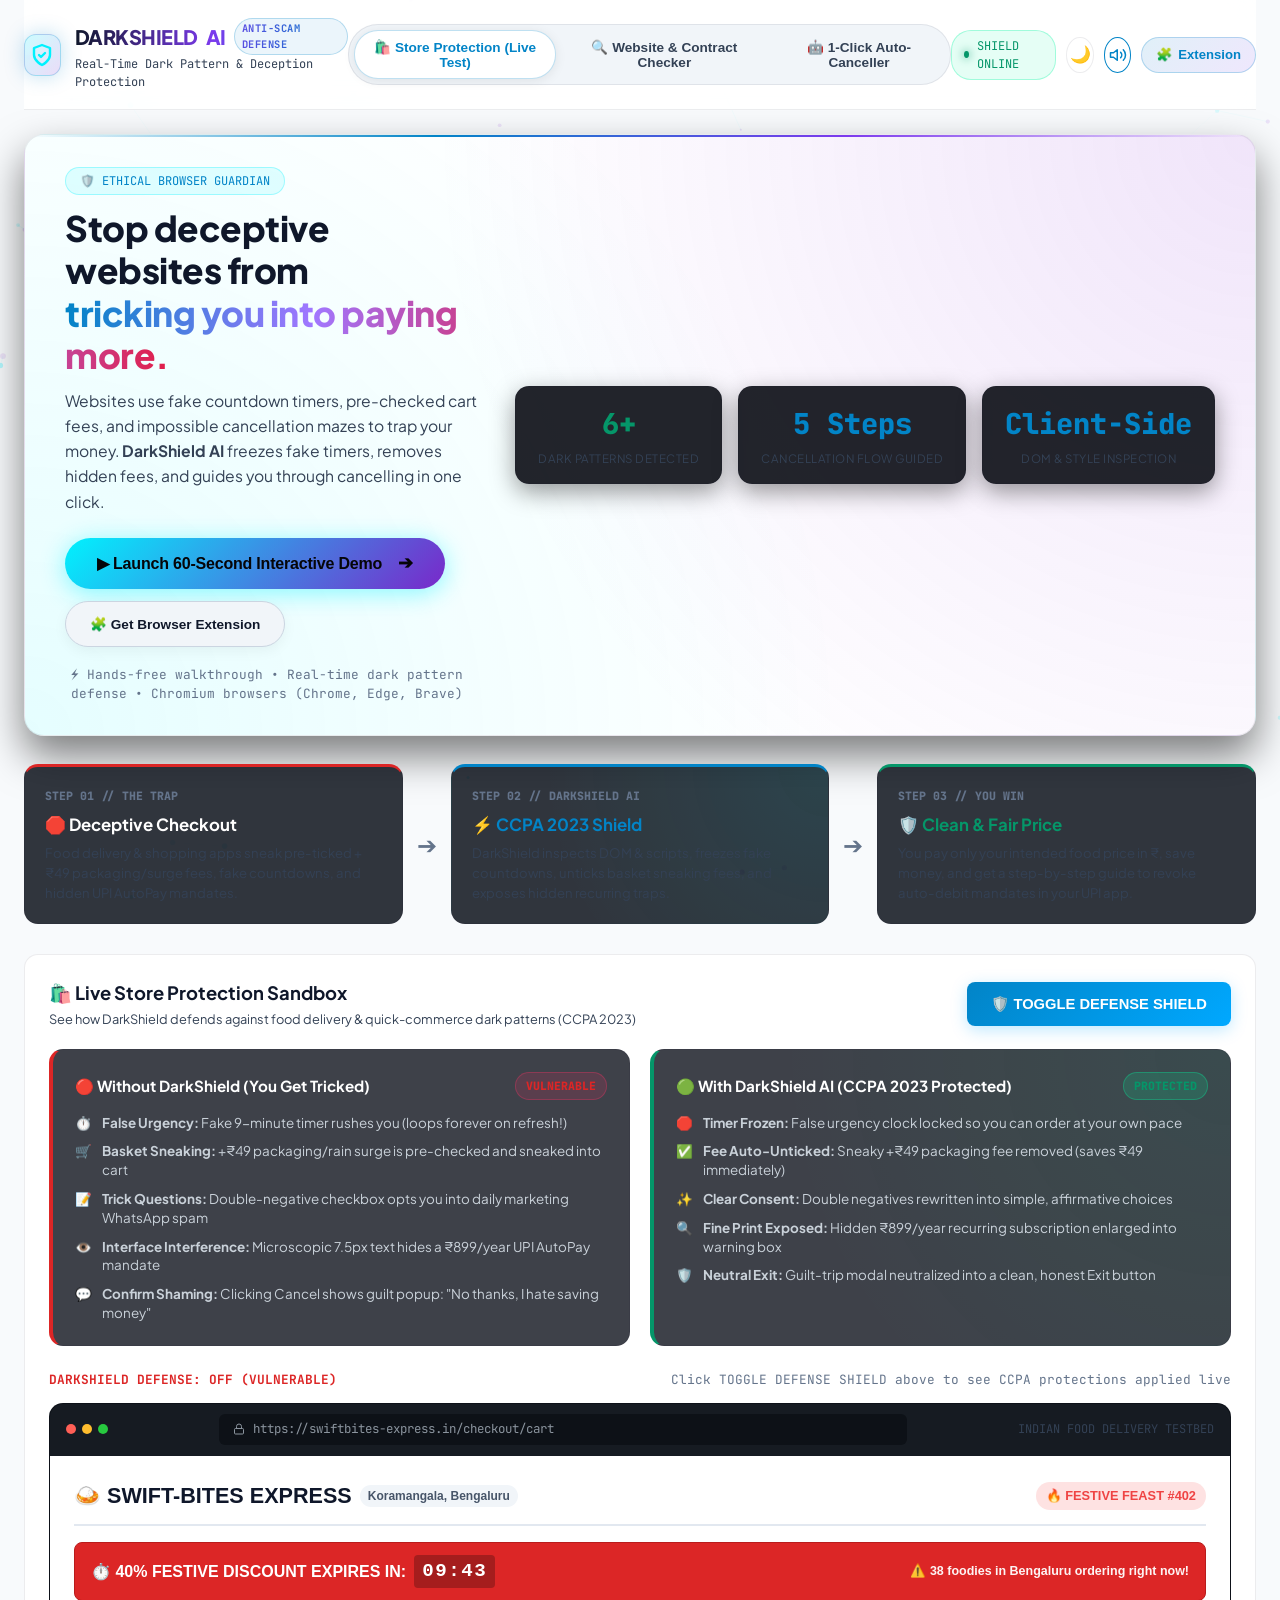
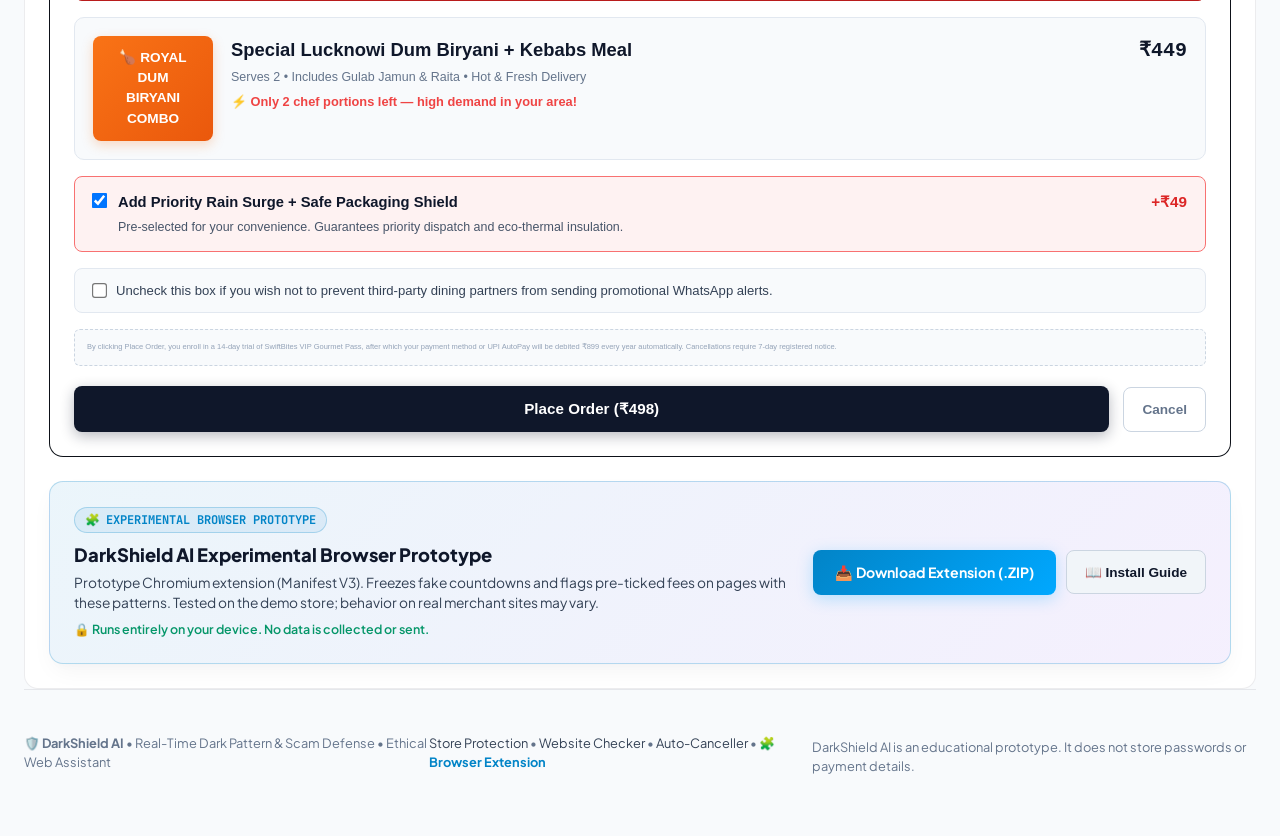
==== commit d65a98a5: "Apply minimal edits: experimental browser prototype wording, auto-fix popup toggle, zero-tracking ma" ====
--- a/index.html
+++ b/index.html
@@ -82,7 +82,7 @@
         </h1>
         <p class="hero-desc">
           Websites use fake countdown timers, pre-checked cart fees, and impossible cancellation mazes to trap your money.
-          <strong>DarkShield AI</strong> freezes fake timers, removes hidden fees, and cancels subscriptions for you in 1 click.
+          <strong>DarkShield AI</strong> freezes fake timers, removes hidden fees, and guides you through cancelling in one click.
         </p>
 
         <!-- Primary CTA and Extension Button on Hero -->
@@ -97,7 +97,7 @@
             </button>
           </div>
           <span class="hero-cta-sub" style="color:var(--text-dim); font-size:0.8rem; margin-top:8px; display:block;">
-            ⚡ Hands-free walkthrough • Real-time dark pattern defense • Works in Chrome, Brave &amp; Edge
+            ⚡ Hands-free walkthrough • Real-time dark pattern defense • Chromium browsers (Chrome, Edge, Brave)
           </span>
         </div>
       </div>
@@ -245,14 +245,17 @@
         <div class="ext-promo-card">
           <div class="ext-promo-info">
             <div class="ext-promo-badge">
-              <span>🧩</span> <span>OFFICIAL BROWSER COMPANION</span>
+              <span>🧩</span> <span>EXPERIMENTAL BROWSER PROTOTYPE</span>
             </div>
             <h3 style="font-size:1.15rem; font-weight:800; color:var(--text-main); margin-bottom:4px;">
-              Take DarkShield AI with you to Swiggy, Zomato, Hotstar &amp; Amazon
+              DarkShield AI Experimental Browser Prototype
             </h3>
-            <p style="font-size:0.86rem; color:var(--text-muted); margin:0; line-height:1.5;">
-              Install our Chromium extension (Manifest V3) in Chrome, Brave, or Edge. Automatically freezes fake countdowns and unchecks sneaked surge fees on real Indian merchant checkouts.
+            <p style="font-size:0.86rem; color:var(--text-muted); margin:0 0 6px 0; line-height:1.5;">
+              Prototype Chromium extension (Manifest V3). Freezes fake countdowns and flags pre-ticked fees on pages with these patterns. Tested on the demo store; behavior on real merchant sites may vary.
             </p>
+            <div style="font-size:0.78rem; color:var(--neon-emerald); font-weight:600;">
+              🔒 Runs entirely on your device. No data is collected or sent.
+            </div>
           </div>
           <div style="display:flex; gap:10px; align-items:center; flex-wrap:wrap;">
             <a href="./darkshield-extension.zip" download="darkshield-extension.zip" class="btn-primary" style="text-decoration:none; padding:12px 22px; font-weight:700;">
@@ -336,9 +339,9 @@
 
           <!-- Scan Results -->
           <div id="scan-results-area" style="display:none;">
-            <div class="score-gauge-container">
+            <div class="score-gauge-container" style="display:none;">
               <div class="gauge-circle">
-                <span id="scan-gauge-val" class="gauge-val">85</span>
+                <span id="scan-gauge-val" class="gauge-val">--</span>
                 <span class="gauge-scale">/ 100</span>
               </div>
               <div class="gauge-info">
@@ -544,7 +547,7 @@
             </div>
 
             <div style="background:rgba(0,0,0,0.5); padding:12px; border-radius:6px; font-family:var(--font-mono); font-size:0.75rem; color:#94a3b8; margin-bottom:18px; line-height:1.5;">
-              <div><strong>REVOCATION GUIDANCE:</strong> Platform cancellation completed. Guides you to revoke the mandate in your UPI app (GPay / PhonePe / Paytm / BHIM) under Mandates &gt; Active &gt; Revoke.</div>
+              <div><strong>REVOCATION GUIDANCE:</strong> Platform cancellation simulated. Guides you to revoke the mandate in your UPI app (GPay / PhonePe / Paytm / BHIM) under Mandates &gt; Active &gt; Revoke.</div>
               <div id="receipt-defeated" style="color:var(--neon-cyan); margin-top:4px;">5 Deceptive Obstacles Bypassed</div>
             </div>
 
@@ -590,13 +593,17 @@
           <div class="ext-modal-icon">🧩</div>
           <div>
             <h3 style="margin:0; font-size:1.25rem; font-weight:800; color:var(--text-main);">DarkShield AI Browser Extension</h3>
-            <p style="margin:2px 0 0; font-size:0.82rem; color:var(--text-dim);">Real-time CCPA Dark Pattern Protection in your active browser tabs</p>
+            <p style="margin:2px 0 0; font-size:0.82rem; color:var(--text-dim);">Prototype Chromium extension (Manifest V3). Freezes fake countdowns and flags pre-ticked fees on pages with these patterns. Tested on the demo store; behavior on real merchant sites may vary.</p>
           </div>
         </div>
         <button class="btn-icon" onclick="closeExtensionModal()" aria-label="Close Modal" style="font-size:1.1rem;">✕</button>
       </div>
 
       <div class="modal-body">
+        <div style="background:rgba(0,245,160,0.08); border:1px solid rgba(0,245,160,0.25); border-radius:8px; padding:10px 14px; margin-bottom:16px; font-size:0.82rem; color:var(--neon-emerald); font-weight:600; display:flex; align-items:center; gap:8px;">
+          <span>🔒</span> <span>Runs entirely on your device. No data is collected or sent.</span>
+        </div>
+
         <!-- Live Value Grid -->
         <div class="ext-feature-grid">
           <div class="ext-feature-card">
@@ -624,7 +631,7 @@
         <!-- 3-Step Setup Guide -->
         <div class="ext-install-guide">
           <h4 style="font-size:0.95rem; font-weight:700; margin-bottom:12px; color:var(--text-main); display:flex; align-items:center; gap:8px;">
-            <span>🚀</span> Quick 3-Step Browser Setup (Chrome, Brave, Edge, Opera)
+            <span>🚀</span> Quick 3-Step Setup for Chromium browsers (Chrome, Edge, Brave)
           </h4>
           <ol class="ext-steps-list">
             <li>
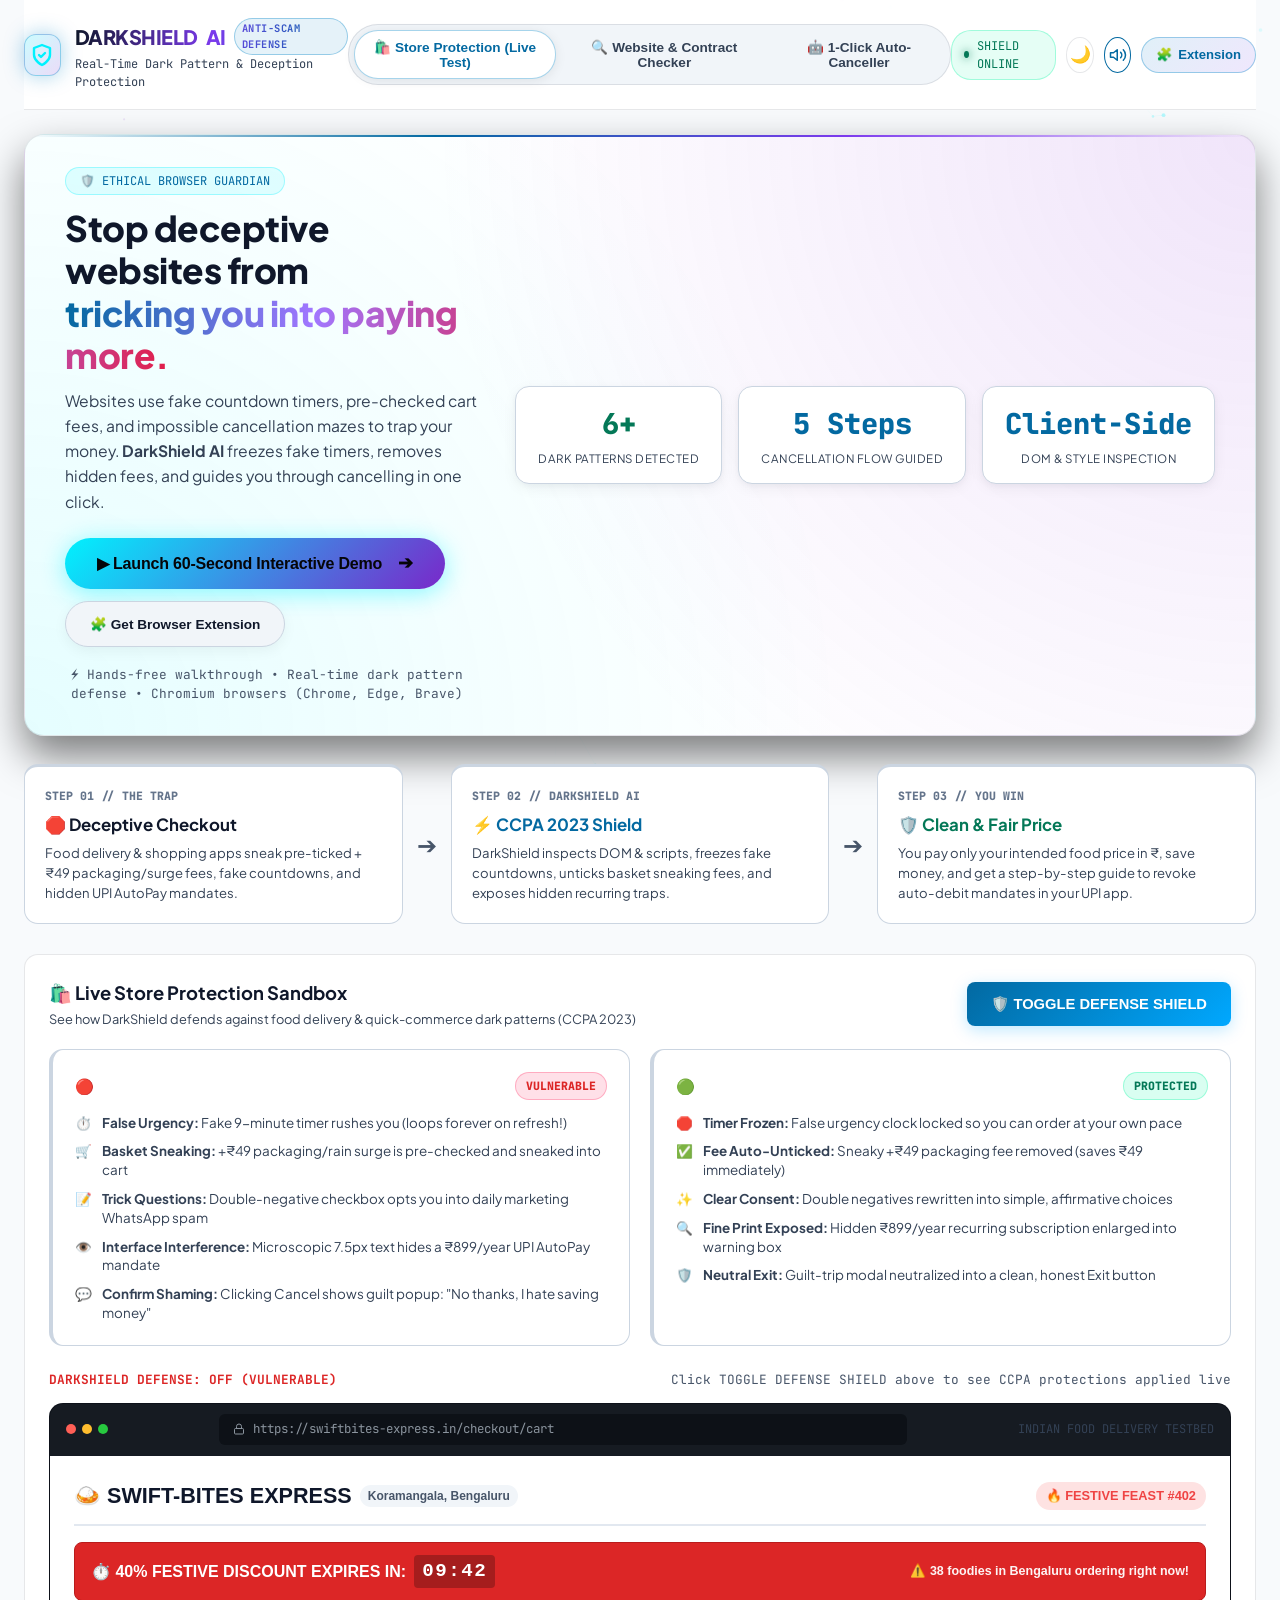
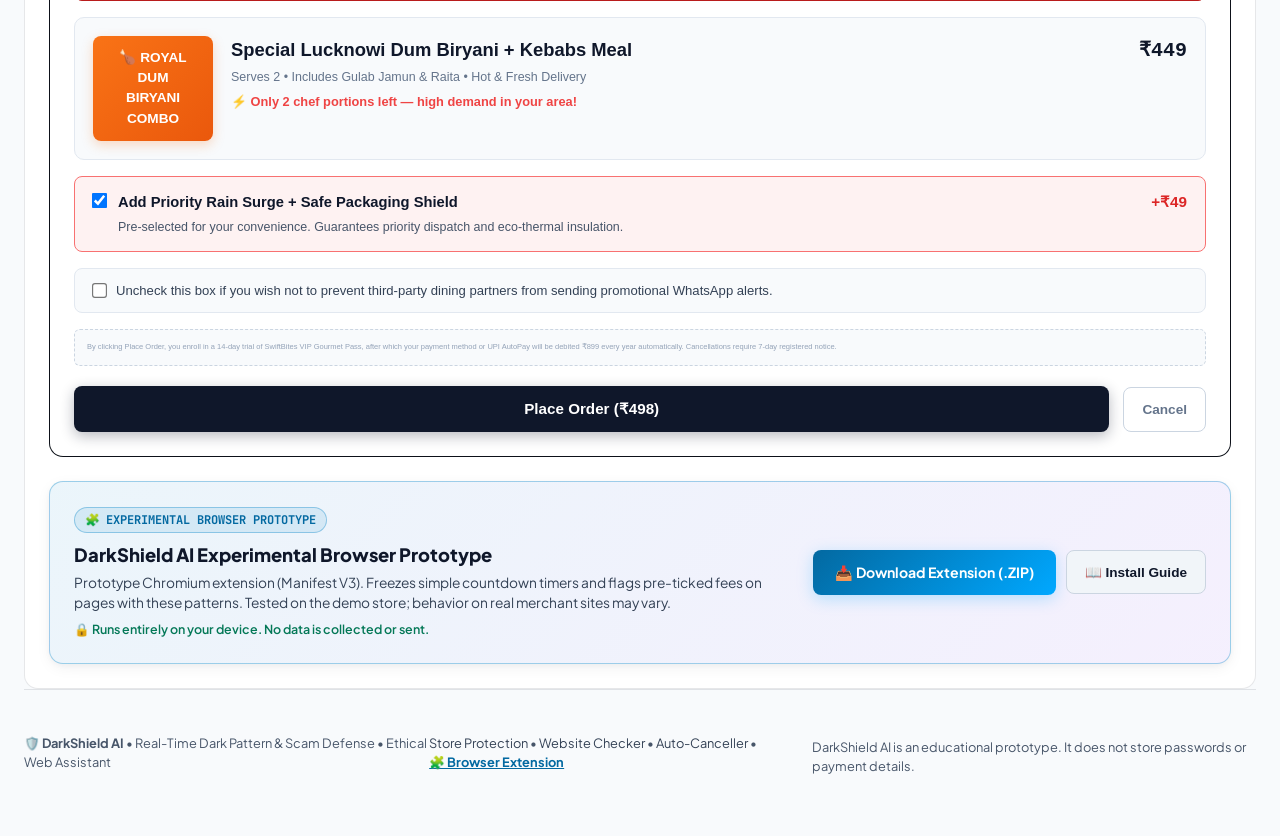
==== commit 9e76fb00: "Complete final edits: honesty wording, scanner thresholds, extension MV3, accessibility & README" ====
--- a/index.html
+++ b/index.html
@@ -9,7 +9,15 @@
   <meta http-equiv="Pragma" content="no-cache">
   <meta http-equiv="Expires" content="0">
   <link rel="icon" type="image/svg+xml" href="data:image/svg+xml,%3Csvg xmlns='http://www.w3.org/2000/svg' viewBox='0 0 24 24' fill='none' stroke='%2300f2fe' stroke-width='2.4' stroke-linecap='round' stroke-linejoin='round'%3E%3Cpath d='M12 22s8-4 8-10V5l-8-3-8 3v7c0 6 8 10 8 10z'/%3E%3Cpath d='M9 12l2 2 4-4'/%3E%3C/svg%3E">
-  <link rel="stylesheet" href="./css/style.css?v=3.0">
+  <!-- Open Graph & Social Meta Tags -->
+  <meta property="og:title" content="DarkShield AI // Real-Time Dark Pattern &amp; Scam Defense">
+  <meta property="og:description" content="Educational client-side tool and real-time defense prototype against deceptive UI dark patterns under CCPA 2023 Guidelines.">
+  <meta property="og:type" content="website">
+  <meta property="og:url" content="https://anything14907-byte.github.io/SupremeDevs/">
+  <meta name="twitter:card" content="summary">
+  <meta name="twitter:title" content="DarkShield AI // Real-Time Dark Pattern &amp; Scam Defense">
+  <meta name="twitter:description" content="Educational client-side tool and real-time defense prototype against deceptive UI dark patterns under CCPA 2023 Guidelines.">
+  <link rel="stylesheet" href="./css/style.css?v=3.1">
   <link rel="preconnect" href="https://fonts.googleapis.com">
   <link rel="preconnect" href="https://fonts.gstatic.com" crossorigin>
   <link href="https://fonts.googleapis.com/css2?family=Plus+Jakarta+Sans:wght@400;500;600;700;800&family=JetBrains+Mono:wght@400;600;800&display=swap" rel="stylesheet">
@@ -251,7 +259,7 @@
               DarkShield AI Experimental Browser Prototype
             </h3>
             <p style="font-size:0.86rem; color:var(--text-muted); margin:0 0 6px 0; line-height:1.5;">
-              Prototype Chromium extension (Manifest V3). Freezes fake countdowns and flags pre-ticked fees on pages with these patterns. Tested on the demo store; behavior on real merchant sites may vary.
+              Prototype Chromium extension (Manifest V3). Freezes simple countdown timers and flags pre-ticked fees on pages with these patterns. Tested on the demo store; behavior on real merchant sites may vary.
             </p>
             <div style="font-size:0.78rem; color:var(--neon-emerald); font-weight:600;">
               🔒 Runs entirely on your device. No data is collected or sent.
@@ -577,7 +585,7 @@
         <a href="#tab-testlab" onclick="switchTab('tab-testlab')">Store Protection</a> •
         <a href="#tab-scanner" onclick="switchTab('tab-scanner')">Website Checker</a> •
         <a href="#tab-agent" onclick="switchTab('tab-agent')">Auto-Canceller</a> •
-        <a href="javascript:void(0)" onclick="openExtensionModal()" style="color:var(--neon-cyan); font-weight:700;">🧩 Browser Extension</a>
+        <button type="button" class="footer-ext-btn" onclick="openExtensionModal()" aria-label="Open Browser Extension Installation Guide">🧩 Browser Extension</button>
       </div>
       <div style="font-size:0.8rem; color:var(--text-dim); margin-top:8px;">
         DarkShield AI is an educational prototype. It does not store passwords or payment details.
@@ -586,14 +594,14 @@
   </div>
 
   <!-- Browser Extension Installation Modal -->
-  <div id="extension-modal" class="modal-overlay" style="display:none;" onclick="if(event.target===this) closeExtensionModal()">
+  <div id="extension-modal" class="modal-overlay" style="display:none;" role="dialog" aria-modal="true" aria-labelledby="modal-ext-title" onclick="if(event.target===this) closeExtensionModal()">
     <div class="modal-card">
       <div class="modal-header">
         <div style="display:flex; align-items:center; gap:14px;">
           <div class="ext-modal-icon">🧩</div>
           <div>
-            <h3 style="margin:0; font-size:1.25rem; font-weight:800; color:var(--text-main);">DarkShield AI Browser Extension</h3>
-            <p style="margin:2px 0 0; font-size:0.82rem; color:var(--text-dim);">Prototype Chromium extension (Manifest V3). Freezes fake countdowns and flags pre-ticked fees on pages with these patterns. Tested on the demo store; behavior on real merchant sites may vary.</p>
+            <h3 id="modal-ext-title" style="margin:0; font-size:1.25rem; font-weight:800; color:var(--text-main);">DarkShield AI Browser Extension</h3>
+            <p style="margin:2px 0 0; font-size:0.82rem; color:var(--text-dim);">Prototype Chromium extension (Manifest V3). Freezes simple countdown timers and flags pre-ticked fees on pages with these patterns. Tested on the demo store; behavior on real merchant sites may vary.</p>
           </div>
         </div>
         <button class="btn-icon" onclick="closeExtensionModal()" aria-label="Close Modal" style="font-size:1.1rem;">✕</button>
@@ -609,12 +617,12 @@
           <div class="ext-feature-card">
             <div class="ext-f-icon">⏱️</div>
             <strong>Freeze Fake Urgency Timers</strong>
-            <p>Halts synthetic countdown clocks that reset on page reload across shopping &amp; food delivery apps.</p>
+            <p>Freezes simple countdown timers on pages that use these patterns (tested on the demo store).</p>
           </div>
           <div class="ext-feature-card">
             <div class="ext-f-icon">🛒</div>
             <strong>Untick Sneaked Fees</strong>
-            <p>Automatically detects and unchecks pre-ticked +₹49 packaging, surge, and insurance charges.</p>
+            <p>Flags pre-ticked +₹49 packaging, surge and insurance charges. Optional auto-untick via the popup toggle (off by default).</p>
           </div>
           <div class="ext-feature-card">
             <div class="ext-f-icon">💬</div>
@@ -624,7 +632,7 @@
           <div class="ext-feature-card">
             <div class="ext-f-icon">🛡️</div>
             <strong>In-Page Defense HUD</strong>
-            <p>Floating indicator showing threat count and 1-click remedies directly on merchant checkout pages.</p>
+            <p>Floating indicator showing threat count and 1-click remedies on pages where patterns are detected.</p>
           </div>
         </div>
 
@@ -652,7 +660,7 @@
               <div class="step-num">3</div>
               <div>
                 <strong>Click "Load unpacked" &amp; Select Extracted Folder</strong>
-                <p>Choose the unzipped folder. DarkShield AI will immediately activate and protect your everyday shopping tabs!</p>
+                <p>Choose the unzipped folder. DarkShield AI will immediately load, then test it on the demo store in the sandbox.</p>
               </div>
             </li>
           </ol>
--- a/css/style.css
+++ b/css/style.css
@@ -1,30 +1,33 @@
 /* DarkShield AI - Adaptive Day & Night Aesthetic Theme */
 :root {
-  /* Default: Day / Light Mode (Crisp, energetic, modern, uplifting) */
+  /* Default: Day / Light Mode (Crisp, energetic, modern, high contrast) */
   --bg-dark: #f8fafc;
   --bg-card: #ffffff;
   --bg-card-hover: #f1f5f9;
-  --border-subtle: rgba(15, 23, 42, 0.08);
-  --border-glow: rgba(2, 132, 199, 0.25);
+  --bg-box: #f8fafc;
+  --bg-box-subtle: #f1f5f9;
+  --border-box: #cbd5e1;
+  --border-subtle: rgba(15, 23, 42, 0.1);
+  --border-glow: rgba(2, 132, 199, 0.35);
   --text-main: #0f172a;
   --text-muted: #334155;
-  --text-dim: #64748b;
-  --navbar-bg: rgba(255, 255, 255, 0.88);
+  --text-dim: #475569;
+  --navbar-bg: rgba(255, 255, 255, 0.94);
   --nav-tab-bg: #f1f5f9;
-  --card-shadow: 0 10px 25px -5px rgba(15, 23, 42, 0.05), 0 8px 10px -6px rgba(15, 23, 42, 0.02);
+  --card-shadow: 0 4px 16px -2px rgba(15, 23, 42, 0.07), 0 2px 6px -1px rgba(15, 23, 42, 0.04);
   --stat-card-bg: #ffffff;
   --input-bg: #ffffff;
   --input-border: #cbd5e1;
   --input-text: #0f172a;
-  --code-box-bg: #1e293b;
-  --code-box-text: #fecdd3;
-  --badge-bg: rgba(2, 132, 199, 0.08);
-
-  --neon-cyan: #0284c7;
+  --code-box-bg: #0f172a;
+  --code-box-text: #38bdf8;
+  --badge-bg: rgba(2, 132, 199, 0.1);
+
+  --neon-cyan: #0369a1;
   --neon-purple: #7c3aed;
   --neon-pink: #e11d48;
   --neon-red: #dc2626;
-  --neon-emerald: #059669;
+  --neon-emerald: #047857;
   --neon-amber: #d97706;
 
   --font-mono: "JetBrains Mono", "Fira Code", monospace;
@@ -39,15 +42,18 @@
   --bg-dark: #07090e;
   --bg-card: rgba(14, 18, 28, 0.9);
   --bg-card-hover: rgba(22, 28, 44, 0.96);
+  --bg-box: rgba(14, 18, 28, 0.85);
+  --bg-box-subtle: rgba(22, 28, 44, 0.8);
+  --border-box: rgba(255, 255, 255, 0.15);
   --border-subtle: rgba(255, 255, 255, 0.12);
   --border-glow: rgba(0, 242, 254, 0.3);
   --text-main: #f8fafc;
   --text-muted: #cbd5e1;
   --text-dim: #94a3b8;
-  --navbar-bg: rgba(7, 9, 14, 0.85);
+  --navbar-bg: rgba(7, 9, 14, 0.88);
   --nav-tab-bg: rgba(14, 18, 28, 0.8);
   --card-shadow: 0 12px 32px rgba(0, 0, 0, 0.5);
-  --stat-card-bg: rgba(10, 13, 20, 0.9);
+  --stat-card-bg: rgba(14, 18, 28, 0.9);
   --input-bg: rgba(10, 13, 22, 0.9);
   --input-border: rgba(255, 255, 255, 0.15);
   --input-text: #ffffff;
@@ -393,13 +399,13 @@
 }
 
 .stat-card {
-  background: rgba(10, 13, 20, 0.9);
-  border: 1px solid var(--border-subtle);
+  background: var(--stat-card-bg);
+  border: 1.5px solid var(--border-box);
   border-radius: var(--radius-md);
   padding: 16px 22px;
   text-align: center;
   min-width: 140px;
-  box-shadow: 0 8px 24px rgba(0, 0, 0, 0.4);
+  box-shadow: var(--card-shadow);
 }
 
 .stat-value {
@@ -692,11 +698,12 @@
   display: flex;
   align-items: center;
   gap: 24px;
-  background: rgba(10, 13, 22, 0.8);
-  border: 1px solid var(--border-subtle);
+  background: var(--bg-box);
+  border: 1.5px solid var(--border-box);
   border-radius: var(--radius-md);
   padding: 20px 28px;
   margin-bottom: 24px;
+  box-shadow: var(--card-shadow);
 }
 
 .gauge-circle {
@@ -707,7 +714,7 @@
   flex-direction: column;
   align-items: center;
   justify-content: center;
-  background: conic-gradient(var(--neon-red) 0% 85%, rgba(255, 255, 255, 0.05) 85% 100%);
+  background: conic-gradient(var(--neon-red) 0% 85%, rgba(15, 23, 42, 0.1) 85% 100%);
   position: relative;
   box-shadow: 0 0 25px rgba(255, 51, 102, 0.25);
 }
@@ -718,7 +725,7 @@
   width: 80px;
   height: 80px;
   border-radius: 50%;
-  background: #090c14;
+  background: var(--bg-box);
 }
 
 .gauge-val {
@@ -726,7 +733,7 @@
   font-size: 1.8rem;
   font-weight: 800;
   font-family: var(--font-mono);
-  color: #fff;
+  color: var(--text-main);
 }
 
 .gauge-scale {
@@ -748,20 +755,22 @@
 
 /* Threat Cards */
 .threat-card {
-  background: rgba(14, 18, 30, 0.7);
-  border-left: 4px solid var(--neon-red);
-  border-top: 1px solid var(--border-subtle);
-  border-right: 1px solid var(--border-subtle);
-  border-bottom: 1px solid var(--border-subtle);
+  background: var(--bg-box);
+  border-left: 5px solid var(--neon-red);
+  border-top: 1px solid var(--border-box);
+  border-right: 1px solid var(--border-box);
+  border-bottom: 1px solid var(--border-box);
   border-radius: var(--radius-sm);
   padding: 16px 20px;
   margin-bottom: 14px;
+  box-shadow: var(--card-shadow);
   transition: transform 0.2s ease, border-color 0.2s ease;
+  color: var(--text-main);
 }
 
 .threat-card:hover {
   transform: translateX(4px);
-  border-right-color: rgba(255, 51, 102, 0.3);
+  border-right-color: var(--neon-red);
 }
 
 .threat-card.critical { border-left-color: var(--neon-red); }
@@ -777,9 +786,9 @@
 }
 
 .threat-cat {
-  font-weight: 700;
+  font-weight: 800;
   font-size: 0.95rem;
-  color: #fff;
+  color: var(--text-main);
   display: flex;
   align-items: center;
   gap: 8px;
@@ -1875,4 +1884,177 @@
   margin-bottom: 8px;
 }
 
-
+/* ==================================================== */
+/* PENDING TWEAKS: DISABLED STATES, LIGHT MODE BOXES,   */
+/* MOBILE FOOTER, CONTRAST FIXES                        */
+/* ==================================================== */
+
+/* Disabled button state — clear visual feedback */
+button:disabled,
+.btn-primary:disabled,
+.btn-secondary:disabled {
+  opacity: 0.55;
+  cursor: not-allowed;
+  transform: none !important;
+  box-shadow: none !important;
+  pointer-events: none;
+}
+
+/* Light-mode: pipeline cards need solid readable backgrounds */
+body[data-theme="light"] .pipeline-card {
+  background: #ffffff;
+  border-color: #cbd5e1;
+}
+body[data-theme="light"] .pipeline-card .pipeline-desc {
+  color: #334155;
+}
+body[data-theme="light"] .pipeline-card .pipeline-number {
+  color: #64748b;
+}
+body[data-theme="light"] .pipeline-title {
+  color: #0f172a;
+}
+
+/* Light-mode: comparison cards */
+body[data-theme="light"] .comparison-card {
+  background: #ffffff;
+  border-color: #cbd5e1;
+}
+body[data-theme="light"] .comparison-list {
+  color: #334155;
+}
+
+/* Light-mode: agent reasoning / action boxes */
+body[data-theme="light"] .agent-reasoning-box {
+  background: rgba(124, 58, 237, 0.07);
+  color: #3b0764;
+  border-color: rgba(124, 58, 237, 0.25);
+}
+body[data-theme="light"] .agent-action-box {
+  background: rgba(5, 150, 105, 0.07);
+  color: #064e3b;
+  border-color: rgba(5, 150, 105, 0.25);
+}
+body[data-theme="light"] .agent-cdp-cmd {
+  background: #f1f5f9;
+  color: #0284c7;
+}
+body[data-theme="light"] .agent-step-title {
+  color: #0f172a;
+}
+
+/* Light-mode: canceller checklist */
+body[data-theme="light"] .canceller-checklist {
+  background: #f8fafc;
+  border-color: #cbd5e1;
+}
+body[data-theme="light"] .check-title {
+  color: #0f172a;
+}
+body[data-theme="light"] .check-subtitle {
+  color: #64748b;
+}
+
+/* Light-mode: ext-feature cards in modal */
+body[data-theme="light"] .ext-feature-card {
+  background: #f1f5f9;
+  border-color: #cbd5e1;
+}
+body[data-theme="light"] .ext-install-guide {
+  background: #f8fafc;
+  border-color: #cbd5e1;
+}
+
+/* Light-mode: scanner loading box */
+body[data-theme="light"] .scanner-loading-box {
+  background: rgba(241, 245, 249, 0.95);
+  border-color: rgba(2, 132, 199, 0.3);
+}
+body[data-theme="light"] .scanner-step-list li {
+  color: #64748b;
+}
+body[data-theme="light"] .scanner-step-list li.active {
+  color: var(--neon-cyan);
+}
+body[data-theme="light"] .scanner-step-list li.done {
+  color: var(--neon-emerald);
+}
+
+/* Light-mode: code trigger box */
+body[data-theme="light"] .code-trigger-box {
+  background: #1e293b;
+  border-color: rgba(220, 38, 38, 0.4);
+  color: #fecdd3;
+}
+body[data-theme="light"] .code-trigger-box code {
+  color: #fda4af;
+}
+
+/* Light-mode: threat card evidence */
+body[data-theme="light"] .threat-evidence {
+  background: rgba(15, 23, 42, 0.06);
+  color: #3730a3;
+  border-color: rgba(99, 102, 241, 0.2);
+}
+body[data-theme="light"] .threat-card {
+  background: #ffffff;
+  border-top-color: #e2e8f0;
+  border-right-color: #e2e8f0;
+  border-bottom-color: #e2e8f0;
+}
+
+/* Light-mode: explainer banners */
+body[data-theme="light"] .explainer-banner {
+  background: rgba(2, 132, 199, 0.05);
+  color: #334155;
+  border-left-color: var(--neon-cyan);
+}
+
+/* Light-mode: ToS results area */
+body[data-theme="light"] #tos-results-area {
+  background: #f8fafc !important;
+  border-color: #cbd5e1 !important;
+  color: #0f172a;
+}
+
+/* Mobile footer: stack vertically on small screens */
+@media (max-width: 640px) {
+  .footer {
+    flex-direction: column;
+    align-items: flex-start;
+    gap: 10px;
+    text-align: left;
+  }
+}
+
+/* URL scan button: subtle disabled hint (URL scan is server-only) */
+#btn-scan-url {
+  opacity: 0.75;
+}
+#btn-scan-url:hover {
+  opacity: 1;
+}
+
+/* Footer extension button */
+.footer-ext-btn {
+  background: none;
+  border: none;
+  color: var(--neon-cyan);
+  font-weight: 700;
+  cursor: pointer;
+  font-size: inherit;
+  font-family: inherit;
+  padding: 0;
+  display: inline;
+  text-decoration: underline;
+  transition: opacity 0.2s ease;
+}
+.footer-ext-btn:hover {
+  opacity: 0.85;
+}
+.footer-ext-btn:focus-visible {
+  outline: 2px solid var(--neon-cyan);
+  outline-offset: 3px;
+  border-radius: 2px;
+}
+
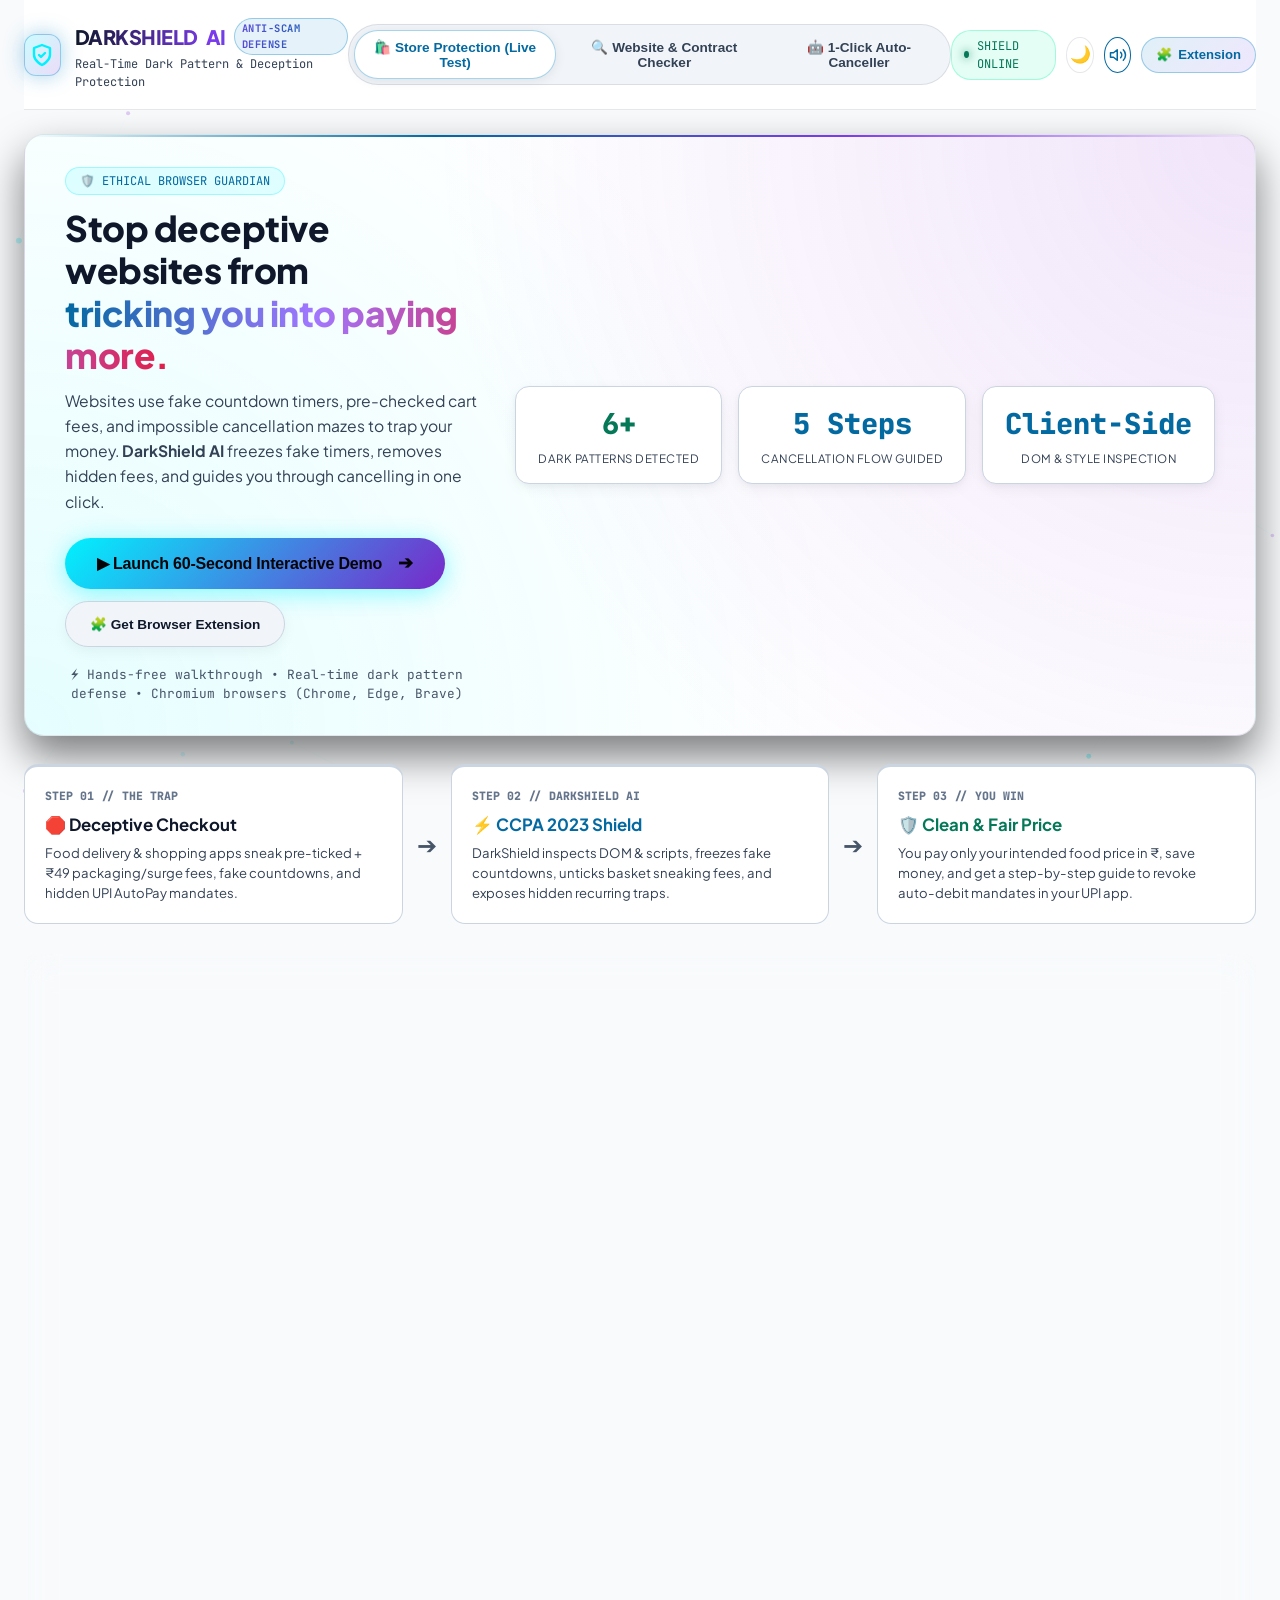
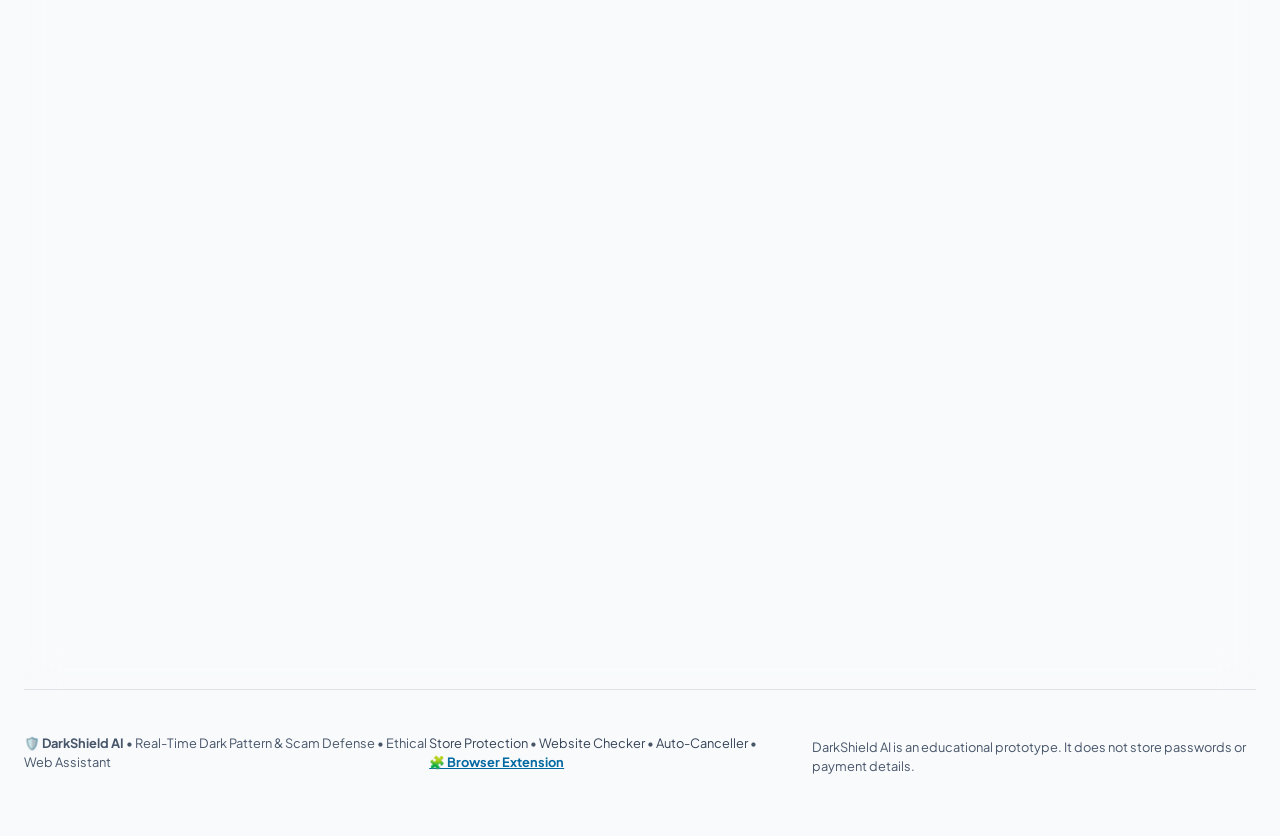
==== commit 44832da4: "Bump cache buster to v=6.0 across all HTML pages" ====
--- a/index.html
+++ b/index.html
@@ -17,7 +17,7 @@
   <meta name="twitter:card" content="summary">
   <meta name="twitter:title" content="DarkShield AI // Real-Time Dark Pattern &amp; Scam Defense">
   <meta name="twitter:description" content="Educational client-side tool and real-time defense prototype against deceptive UI dark patterns under CCPA 2023 Guidelines.">
-  <link rel="stylesheet" href="./css/style.css?v=3.1">
+  <link rel="stylesheet" href="./css/style.css?v=6.0">
   <link rel="preconnect" href="https://fonts.googleapis.com">
   <link rel="preconnect" href="https://fonts.gstatic.com" crossorigin>
   <link href="https://fonts.googleapis.com/css2?family=Plus+Jakarta+Sans:wght@400;500;600;700;800&family=JetBrains+Mono:wght@400;600;800&display=swap" rel="stylesheet">
@@ -680,9 +680,9 @@
   </div>
 
   <!-- Scripts with Cache Busting -->
-  <script src="./js/audio.js?v=3.0"></script>
-  <script src="./js/visualizer.js?v=3.0"></script>
-  <script src="./js/mock_sites.js?v=3.0"></script>
-  <script src="./js/app.js?v=3.0"></script>
+  <script src="./js/audio.js?v=6.0"></script>
+  <script src="./js/visualizer.js?v=6.0"></script>
+  <script src="./js/mock_sites.js?v=6.0"></script>
+  <script src="./js/app.js?v=6.0"></script>
 </body>
 </html>
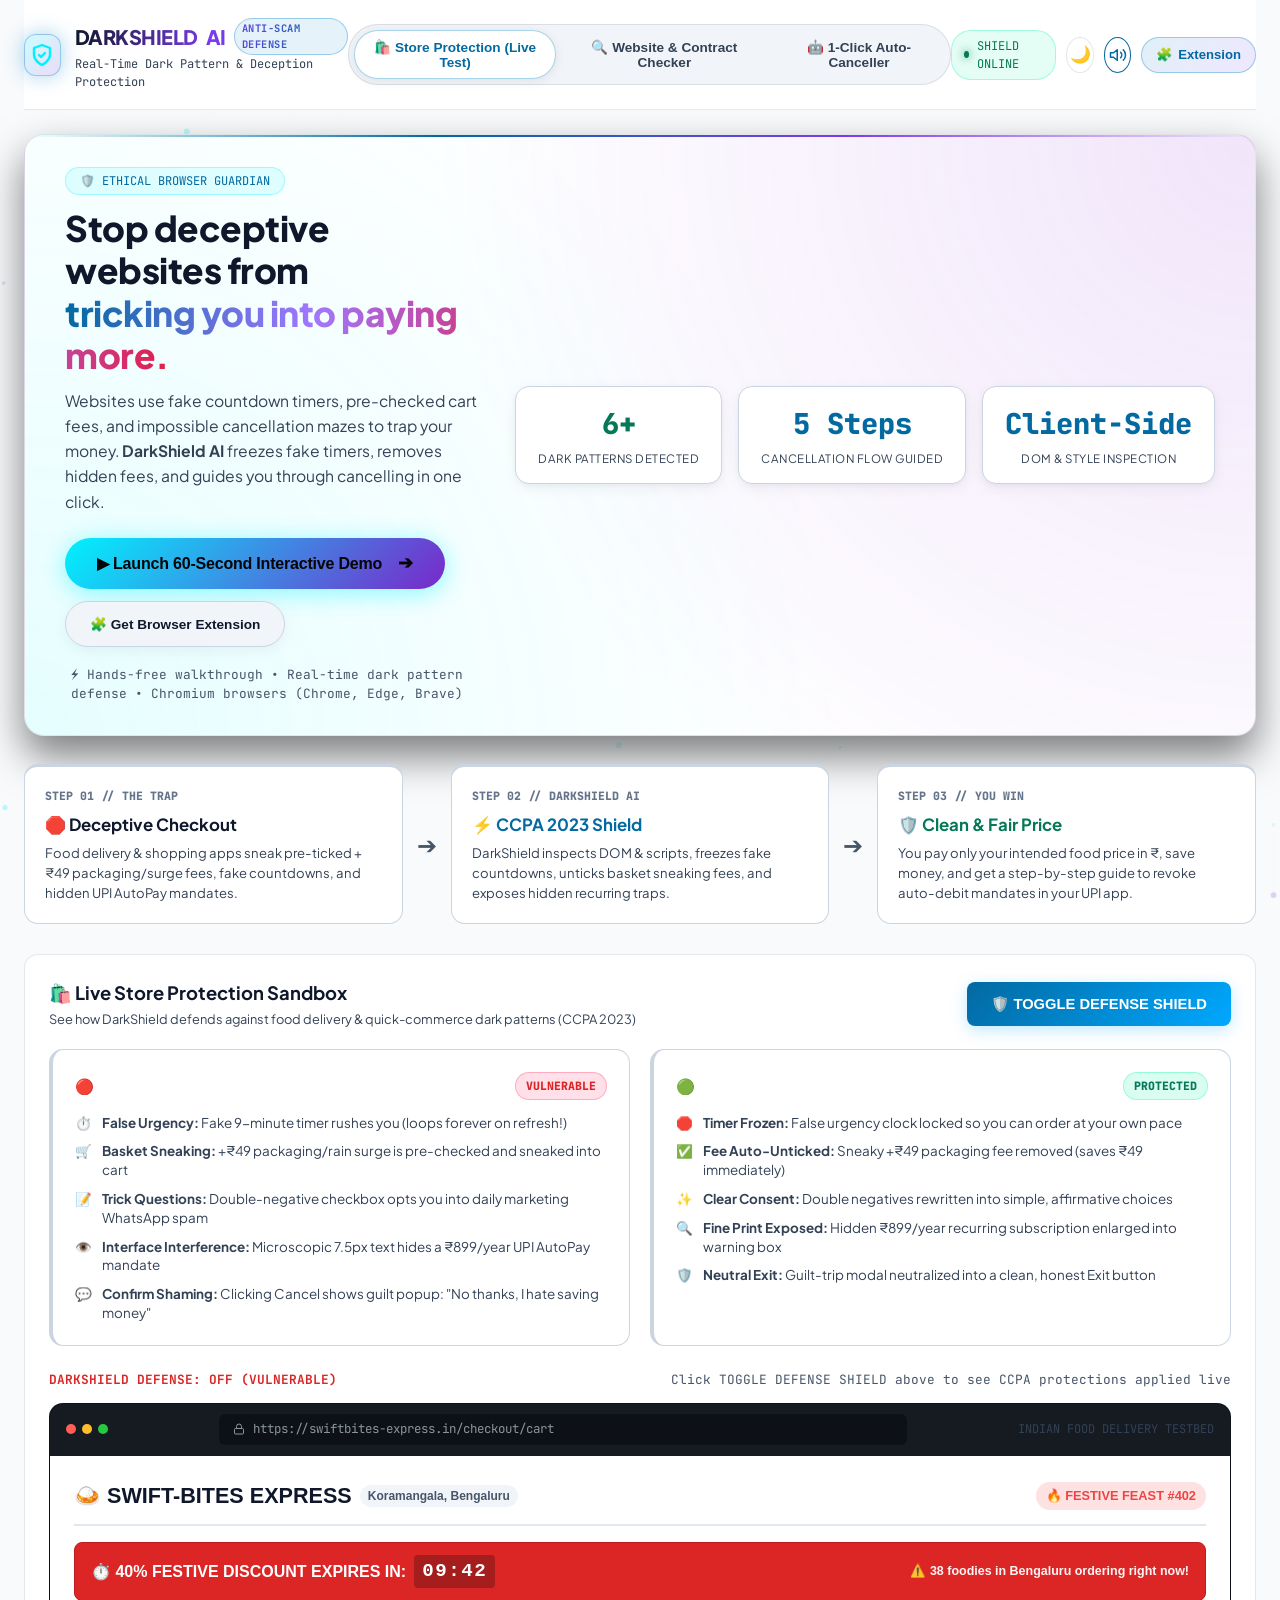
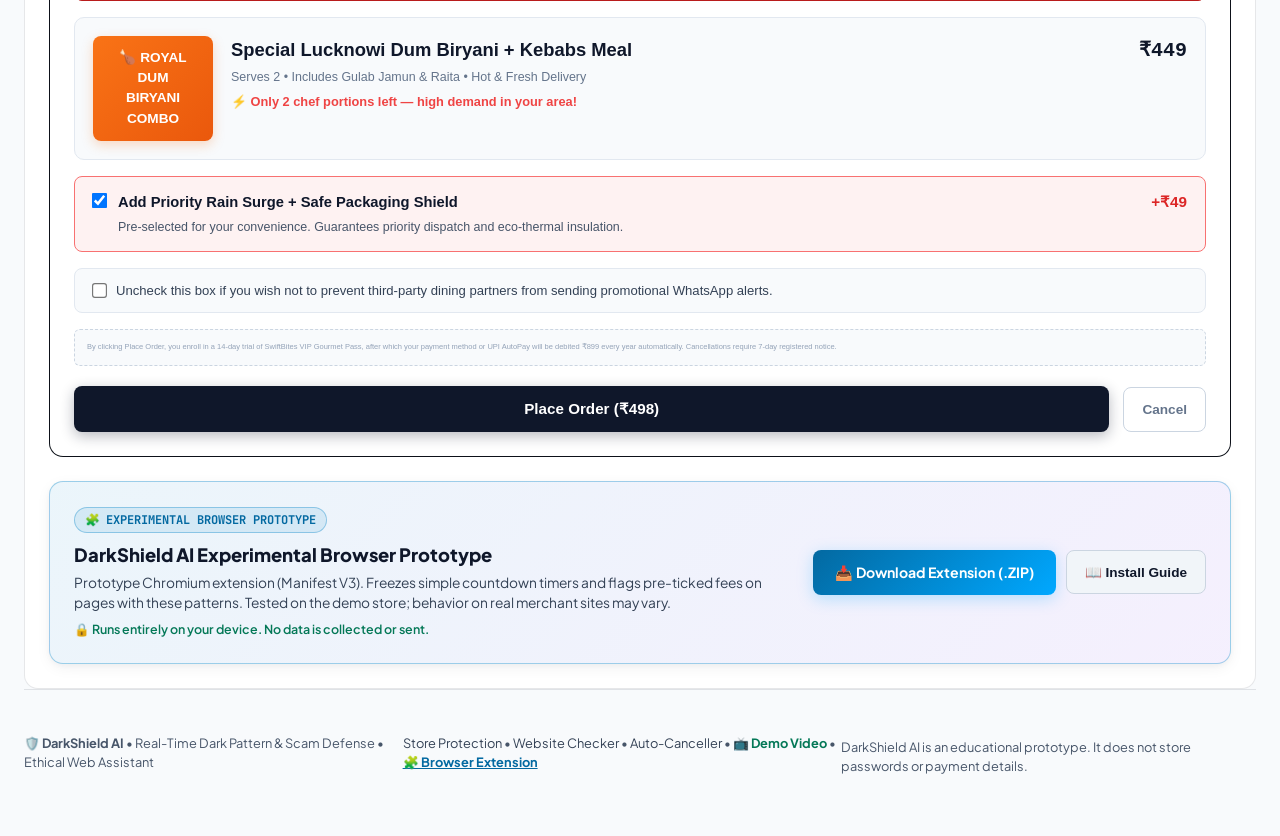
==== commit 8222863f: "Add demo video link to README.md and website footer" ====
--- a/index.html
+++ b/index.html
@@ -585,6 +585,7 @@
         <a href="#tab-testlab" onclick="switchTab('tab-testlab')">Store Protection</a> •
         <a href="#tab-scanner" onclick="switchTab('tab-scanner')">Website Checker</a> •
         <a href="#tab-agent" onclick="switchTab('tab-agent')">Auto-Canceller</a> •
+        <a href="https://drive.google.com/file/d/18q09w1QRxs_u_6uatC4jWzWGJRUQHgbP/view?usp=sharing" target="_blank" rel="noopener" style="color:var(--neon-emerald); font-weight:700;">📺 Demo Video</a> •
         <button type="button" class="footer-ext-btn" onclick="openExtensionModal()" aria-label="Open Browser Extension Installation Guide">🧩 Browser Extension</button>
       </div>
       <div style="font-size:0.8rem; color:var(--text-dim); margin-top:8px;">
